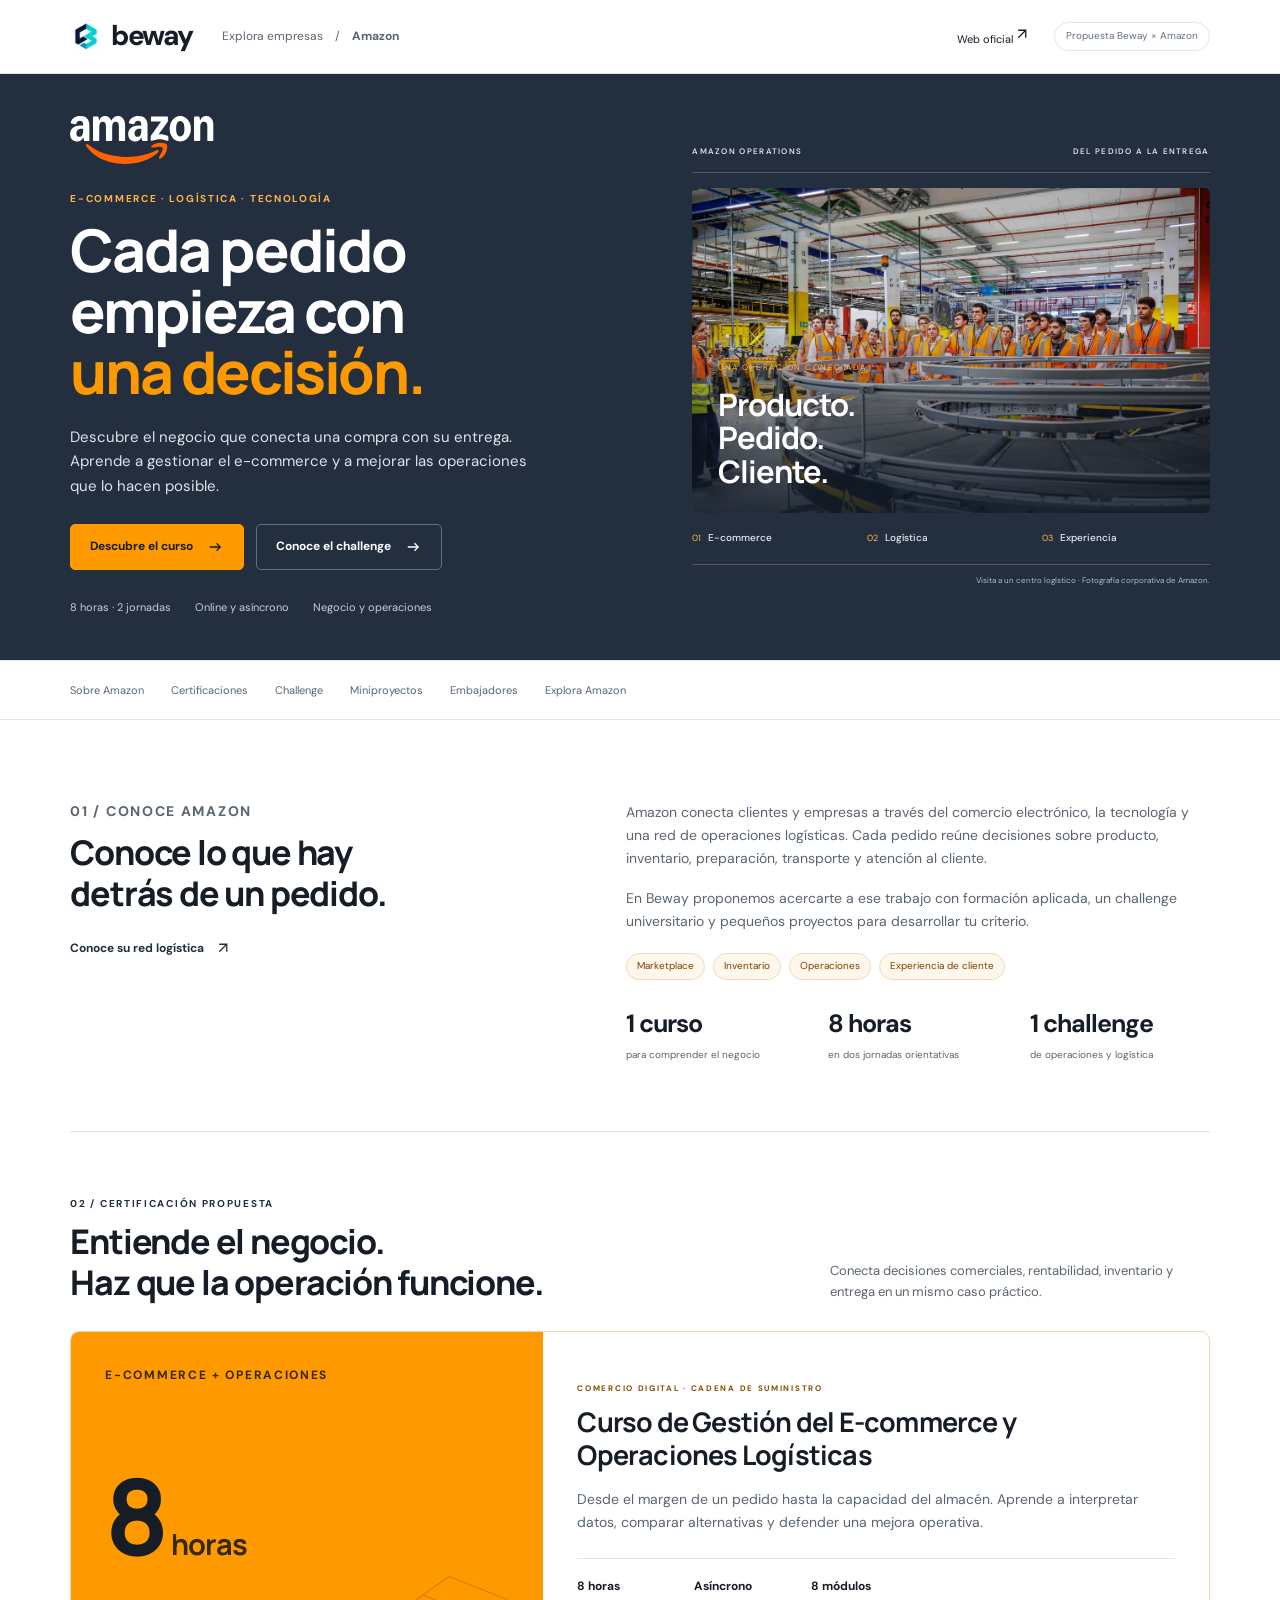
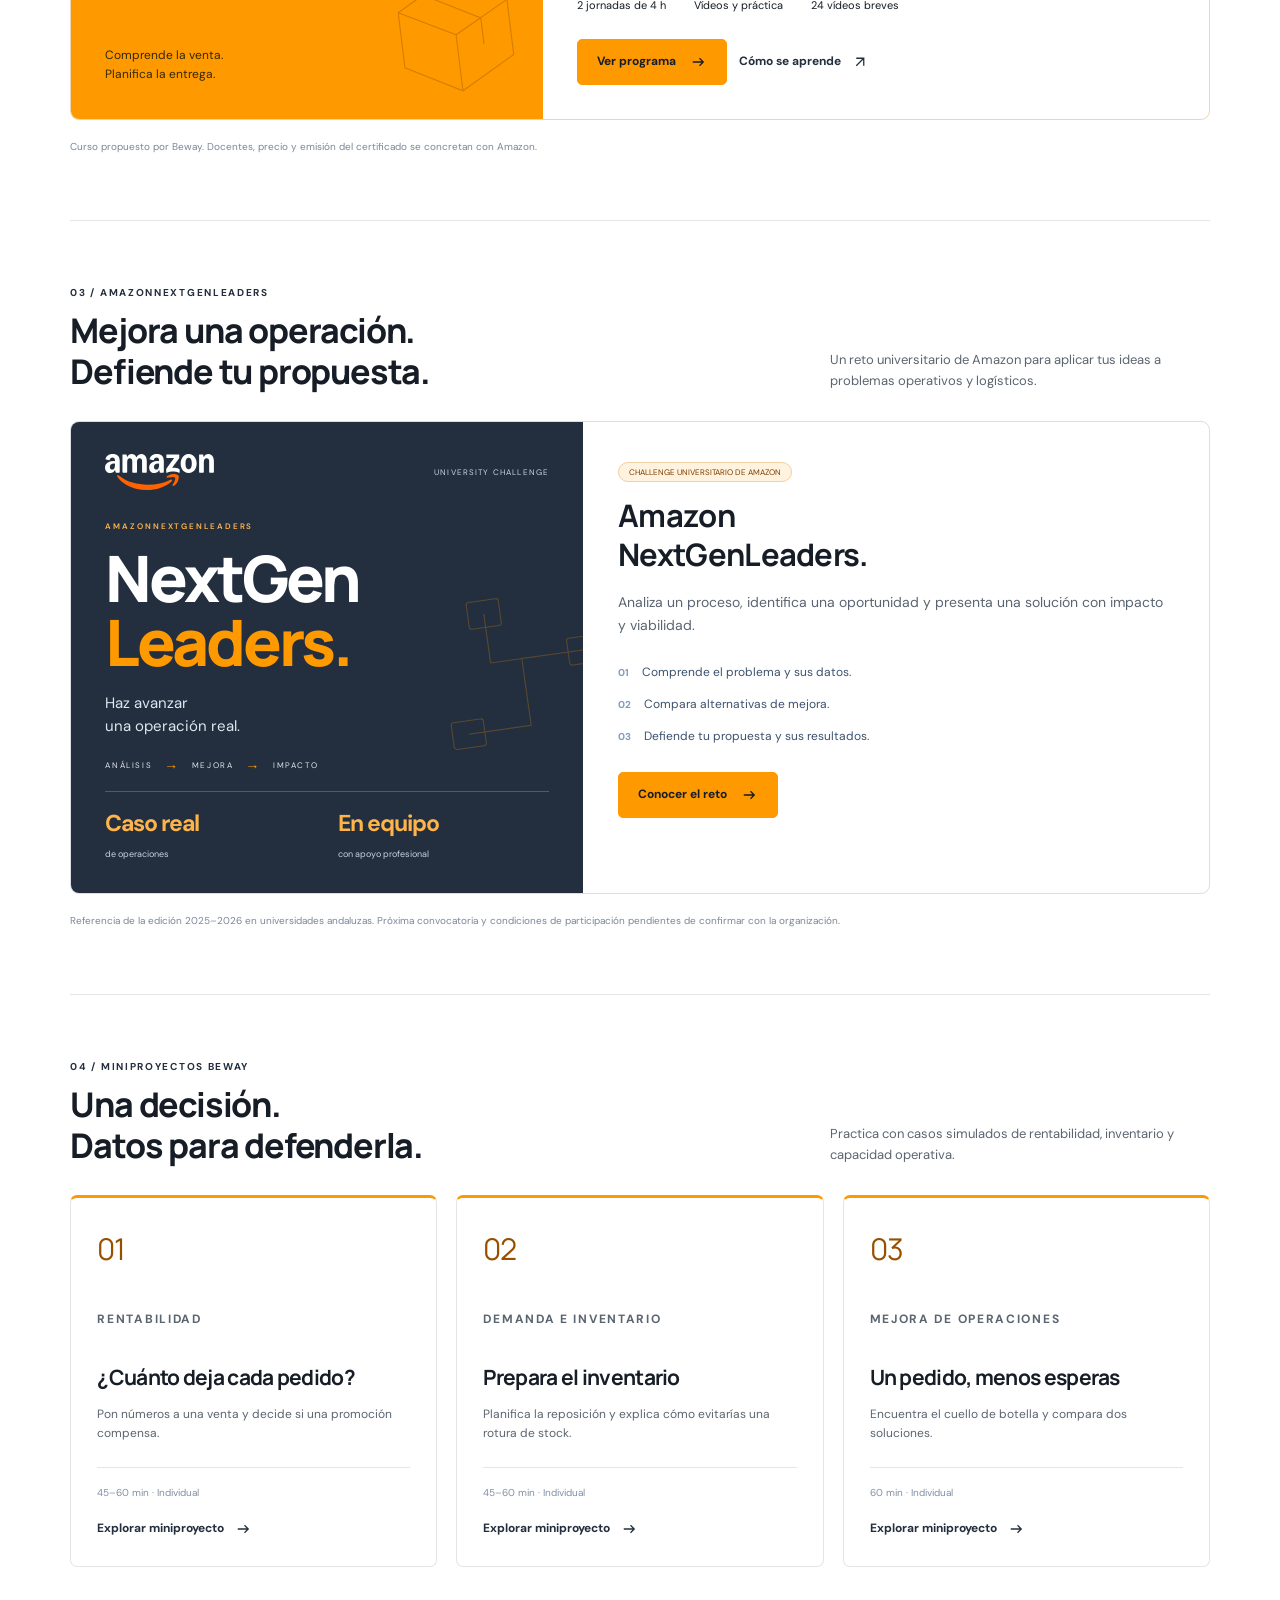
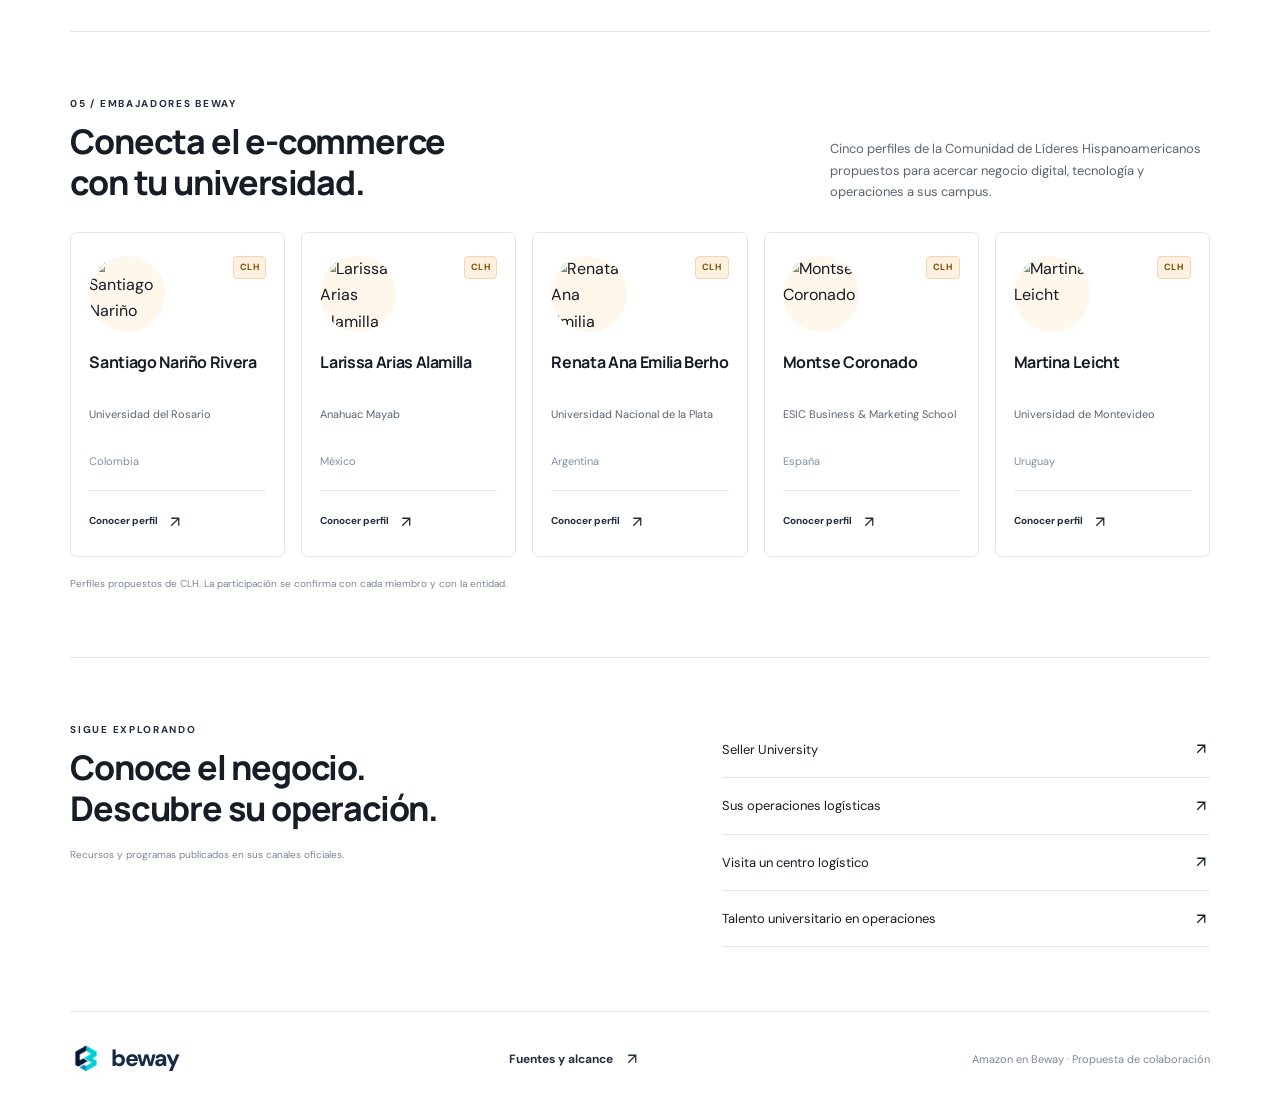
==== public/AmazonxBeway/index.html @ 9526f521 "Add Amazon profile, e-commerce course and AmazonNextGenLeaders challenge" ====
<!doctype html><html lang="es"><head><meta charset="utf-8"><meta name="viewport" content="width=device-width,initial-scale=1"><meta name="theme-color" content="#232f3e"><title>Amazon × Beway · E-commerce y operaciones logísticas</title><meta name="description" content="Conoce Amazon en Beway. Curso de Gestión del E-commerce y Operaciones Logísticas de 8 horas, AmazonNextGenLeaders, miniproyectos y comunidad CLH."><link rel="canonical" href="https://jorgegrego19-collab.github.io/beway-fichas/AmazonxBeway/"><link rel="icon" href="assets/amazon-logo.svg" type="image/svg+xml"><link rel="stylesheet" href="assets/style.css"><script src="assets/app.js" defer></script></head><body><div id="beway-amazon" data-mode="reduced">
<a class="skip-link" href="#contenido">Saltar al contenido</a>
<header class="topbar"><a class="beway" href="../"><img src="assets/beway.webp" alt="" width="32" height="32">beway</a><div class="breadcrumb"><a href="../">Explora empresas</a><span>/</span><strong>Amazon</strong></div><div class="top-right"><a href="https://www.aboutamazon.es/" target="_blank" rel="noopener">Web oficial<svg class="icon" viewBox="0 0 24 24" aria-hidden="true"><path d="M7 17 17 7M7 7h10v10"/></svg></a><span class="proposal">Propuesta Beway × Amazon</span></div></header>
<main id="contenido">
<section class="hero"><div class="wrap hero-grid"><div><img class="wordmark" src="assets/amazon-logo-white.svg" alt="Amazon" width="150" height="50"><p class="eyebrow">E-COMMERCE · LOGÍSTICA · TECNOLOGÍA</p><h1>Cada pedido<br>empieza con<br><em>una decisión.</em></h1><p class="hero-copy">Descubre el negocio que conecta una compra con su entrega. Aprende a gestionar el e-commerce y a mejorar las operaciones que lo hacen posible.</p><div class="actions"><a class="btn" href="#cursos">Descubre el curso<svg class="icon" viewBox="0 0 24 24" aria-hidden="true"><path d="M5 12h14m-5-5 5 5-5 5"/></svg></a><a class="btn secondary" href="#challenge">Conoce el challenge<svg class="icon" viewBox="0 0 24 24" aria-hidden="true"><path d="M5 12h14m-5-5 5 5-5 5"/></svg></a></div><div class="hero-meta"><span>8 horas · 2 jornadas</span><span>Online y asíncrono</span><span>Negocio y operaciones</span></div></div><div class="hero-art amazon-hero-art"><div class="art-line"><span>AMAZON OPERATIONS</span><span>DEL PEDIDO A LA ENTREGA</span></div><div class="operations-photo"><img src="assets/amazon-operations.jpg" alt="Visita a un centro logístico de Amazon" width="1440" height="773" fetchpriority="high"><div class="photo-caption"><span>UNA OPERACIÓN CONECTADA</span><strong>Producto.<br>Pedido.<br>Cliente.</strong></div></div><div class="hero-process"><span>01 <b>E-commerce</b></span><span>02 <b>Logística</b></span><span>03 <b>Experiencia</b></span></div><p class="image-credit">Visita a un centro logístico · Fotografía corporativa de Amazon.</p></div></div></section>
<nav class="section-nav" aria-label="Secciones de Amazon"><a href="#sobre">Sobre Amazon</a><a href="#cursos">Certificaciones</a><a href="#challenge">Challenge</a><a href="#miniproyectos">Miniproyectos</a><a href="#embajadores">Embajadores</a><a href="#explora">Explora Amazon</a></nav>
<div class="wrap">
<section class="section about" id="sobre"><div><p class="eyebrow">01 / CONOCE AMAZON</p><h2>Conoce lo que hay<br>detrás de un pedido.</h2><div class="actions"><a class="text-link" href="https://www.aboutamazon.es/que-hacemos/entregas-y-logistica" target="_blank" rel="noopener">Conoce su red logística<svg class="icon" viewBox="0 0 24 24" aria-hidden="true"><path d="M7 17 17 7M7 7h10v10"/></svg></a></div></div><div><p>Amazon conecta clientes y empresas a través del comercio electrónico, la tecnología y una red de operaciones logísticas. Cada pedido reúne decisiones sobre producto, inventario, preparación, transporte y atención al cliente.</p><p>En Beway proponemos acercarte a ese trabajo con formación aplicada, un challenge universitario y pequeños proyectos para desarrollar tu criterio.</p><div class="chips"><span>Marketplace</span><span>Inventario</span><span>Operaciones</span><span>Experiencia de cliente</span></div><div class="facts"><div><strong>1 curso</strong><small>para comprender el negocio</small></div><div><strong>8 horas</strong><small>en dos jornadas orientativas</small></div><div><strong>1 challenge</strong><small>de operaciones y logística</small></div></div></div></section>
<section class="section" id="cursos"><div class="section-heading"><div><p class="eyebrow">02 / CERTIFICACIÓN PROPUESTA</p><h2>Entiende el negocio.<br>Haz que la operación funcione.</h2></div><p>Conecta decisiones comerciales, rentabilidad, inventario y entrega en un mismo caso práctico.</p></div><article class="course-card"><div class="course-art amazon-course-art"><p class="eyebrow">E-COMMERCE + OPERACIONES</p><div class="big-eight">8<small>horas</small></div><p>Comprende la venta.<br>Planifica la entrega.</p><svg class="package-icon" viewBox="0 0 180 160" aria-hidden="true"><path d="m90 13 68 37v69l-68 37-68-37V50l68-37Zm0 73v70M22 50l68 36 68-36M55 32l68 37v33"/></svg></div><div class="course-body"><p class="eyebrow">COMERCIO DIGITAL · CADENA DE SUMINISTRO</p><h3>Curso de Gestión del E-commerce y Operaciones Logísticas</h3><p>Desde el margen de un pedido hasta la capacidad del almacén. Aprende a interpretar datos, comparar alternativas y defender una mejora operativa.</p><div class="course-facts"><div><strong>8 horas</strong>2 jornadas de 4 h</div><div><strong>Asíncrono</strong>Vídeos y práctica</div><div><strong>8 módulos</strong>24 vídeos breves</div></div><div class="actions"><button class="btn" data-course>Ver programa<svg class="icon" viewBox="0 0 24 24" aria-hidden="true"><path d="M5 12h14m-5-5 5 5-5 5"/></svg></button><button class="text-link" data-method>Cómo se aprende<svg class="icon" viewBox="0 0 24 24" aria-hidden="true"><path d="M7 17 17 7M7 7h10v10"/></svg></button></div></div></article><p class="section-note">Curso propuesto por Beway. Docentes, precio y emisión del certificado se concretan con Amazon.</p></section>
<section class="section" id="challenge"><div class="section-heading"><div><p class="eyebrow">03 / AMAZONNEXTGENLEADERS</p><h2>Mejora una operación.<br>Defiende tu propuesta.</h2></div><p>Un reto universitario de Amazon para aplicar tus ideas a problemas operativos y logísticos.</p></div><article class="challenge"><div class="challenge-art amazon-challenge-art"><div class="challenge-brandline"><img src="assets/amazon-logo-white.svg" alt="Amazon" width="110" height="37"><span>UNIVERSITY CHALLENGE</span></div><div class="challenge-poster-copy"><p class="challenge-kicker">AMAZONNEXTGENLEADERS</p><h3 class="challenge-poster-title">NextGen<br><em>Leaders.</em></h3><p class="challenge-poster-subtitle">Haz avanzar<br>una operación real.</p></div><svg class="logistics-network" viewBox="0 0 260 200" aria-hidden="true"><path d="M25 155h70V80h70v65h70M60 25v55h105M165 80h70V25"/><rect x="42" y="10" width="36" height="30" rx="3"/><rect x="7" y="140" width="36" height="30" rx="3"/><rect x="147" y="65" width="36" height="30" rx="3"/><rect x="217" y="130" width="36" height="30" rx="3"/></svg><div class="challenge-connection"><span>ANÁLISIS</span><b>→</b><span>MEJORA</span><b>→</b><span>IMPACTO</span></div><div class="challenge-numbers"><div><strong>Caso real</strong><small>de operaciones</small></div><div><strong>En equipo</strong><small>con apoyo profesional</small></div></div></div><div class="challenge-body"><span class="pill">CHALLENGE UNIVERSITARIO DE AMAZON</span><h3>Amazon<br>NextGenLeaders.</h3><p>Analiza un proceso, identifica una oportunidad y presenta una solución con impacto y viabilidad.</p><ol class="challenge-steps"><li><b>01</b>Comprende el problema y sus datos.</li><li><b>02</b>Compara alternativas de mejora.</li><li><b>03</b>Defiende tu propuesta y sus resultados.</li></ol><button class="btn" data-challenge>Conocer el reto<svg class="icon" viewBox="0 0 24 24" aria-hidden="true"><path d="M5 12h14m-5-5 5 5-5 5"/></svg></button></div></article><p class="section-note">Referencia de la edición 2025–2026 en universidades andaluzas. Próxima convocatoria y condiciones de participación pendientes de confirmar con la organización.</p></section>
<section class="section" id="miniproyectos"><div class="section-heading"><div><p class="eyebrow">04 / MINIPROYECTOS BEWAY</p><h2>Una decisión.<br>Datos para defenderla.</h2></div><p>Practica con casos simulados de rentabilidad, inventario y capacidad operativa.</p></div><div class="grid3"><article class="mini-card"><div class="number">01</div><p class="eyebrow">RENTABILIDAD</p><h3>¿Cuánto deja cada pedido?</h3><p>Pon números a una venta y decide si una promoción compensa.</p><div class="card-bottom"><small>45–60 min · Individual</small><button class="text-link" data-project="0">Explorar miniproyecto<svg class="icon" viewBox="0 0 24 24" aria-hidden="true"><path d="M5 12h14m-5-5 5 5-5 5"/></svg></button></div></article><article class="mini-card"><div class="number">02</div><p class="eyebrow">DEMANDA E INVENTARIO</p><h3>Prepara el inventario</h3><p>Planifica la reposición y explica cómo evitarías una rotura de stock.</p><div class="card-bottom"><small>45–60 min · Individual</small><button class="text-link" data-project="1">Explorar miniproyecto<svg class="icon" viewBox="0 0 24 24" aria-hidden="true"><path d="M5 12h14m-5-5 5 5-5 5"/></svg></button></div></article><article class="mini-card"><div class="number">03</div><p class="eyebrow">MEJORA DE OPERACIONES</p><h3>Un pedido, menos esperas</h3><p>Encuentra el cuello de botella y compara dos soluciones.</p><div class="card-bottom"><small>60 min · Individual</small><button class="text-link" data-project="2">Explorar miniproyecto<svg class="icon" viewBox="0 0 24 24" aria-hidden="true"><path d="M5 12h14m-5-5 5 5-5 5"/></svg></button></div></article></div></section>
<section class="section" id="embajadores"><div class="section-heading"><div><p class="eyebrow">05 / EMBAJADORES BEWAY</p><h2>Conecta el e-commerce<br>con tu universidad.</h2></div><p>Cinco perfiles de la Comunidad de Líderes Hispanoamericanos propuestos para acercar negocio digital, tecnología y operaciones a sus campus.</p></div><div class="ambassador-grid"><article class="ambassador-card"><div class="ambassador-top"><img class="ambassador-photo" src="https://clhglobal.org/images/members/santiago-narino-rivera.jpeg" alt="Santiago Nariño Rivera" width="76" height="76" loading="lazy"><span class="ambassador-badge">CLH</span></div><h3>Santiago Nariño Rivera</h3><p class="ambassador-university">Universidad del Rosario</p><p class="ambassador-country">Colombia</p><div class="ambassador-bottom"><button class="text-link" data-person="santiago-narino-rivera">Conocer perfil<svg class="icon" viewBox="0 0 24 24" aria-hidden="true"><path d="M7 17 17 7M7 7h10v10"/></svg></button></div></article><article class="ambassador-card"><div class="ambassador-top"><img class="ambassador-photo" src="https://clhglobal.org/images/members/larissa-arias-alamilla.webp" alt="Larissa Arias Alamilla" width="76" height="76" loading="lazy"><span class="ambassador-badge">CLH</span></div><h3>Larissa Arias Alamilla</h3><p class="ambassador-university">Anahuac Mayab</p><p class="ambassador-country">México</p><div class="ambassador-bottom"><button class="text-link" data-person="larissa-arias-alamilla">Conocer perfil<svg class="icon" viewBox="0 0 24 24" aria-hidden="true"><path d="M7 17 17 7M7 7h10v10"/></svg></button></div></article><article class="ambassador-card"><div class="ambassador-top"><img class="ambassador-photo" src="https://clhglobal.org/images/members/renata-berho.webp" alt="Renata Ana Emilia Berho" width="76" height="76" loading="lazy"><span class="ambassador-badge">CLH</span></div><h3>Renata Ana Emilia Berho</h3><p class="ambassador-university">Universidad Nacional de la Plata</p><p class="ambassador-country">Argentina</p><div class="ambassador-bottom"><button class="text-link" data-person="renata-berho">Conocer perfil<svg class="icon" viewBox="0 0 24 24" aria-hidden="true"><path d="M7 17 17 7M7 7h10v10"/></svg></button></div></article><article class="ambassador-card"><div class="ambassador-top"><img class="ambassador-photo" src="https://clhglobal.org/images/members/montse-coronado.jpg" alt="Montse Coronado" width="76" height="76" loading="lazy"><span class="ambassador-badge">CLH</span></div><h3>Montse Coronado</h3><p class="ambassador-university">ESIC Business & Marketing School</p><p class="ambassador-country">España</p><div class="ambassador-bottom"><button class="text-link" data-person="montse-coronado">Conocer perfil<svg class="icon" viewBox="0 0 24 24" aria-hidden="true"><path d="M7 17 17 7M7 7h10v10"/></svg></button></div></article><article class="ambassador-card"><div class="ambassador-top"><img class="ambassador-photo" src="https://clhglobal.org/images/members/martina-leich.webp" alt="Martina Leicht" width="76" height="76" loading="lazy"><span class="ambassador-badge">CLH</span></div><h3>Martina Leicht</h3><p class="ambassador-university">Universidad de Montevideo</p><p class="ambassador-country">Uruguay</p><div class="ambassador-bottom"><button class="text-link" data-person="martina-leich">Conocer perfil<svg class="icon" viewBox="0 0 24 24" aria-hidden="true"><path d="M7 17 17 7M7 7h10v10"/></svg></button></div></article></div><p class="section-note">Perfiles propuestos de CLH. La participación se confirma con cada miembro y con la entidad.</p></section>
<section class="section explore" id="explora"><div><p class="eyebrow">SIGUE EXPLORANDO</p><h2>Conoce el negocio.<br>Descubre su operación.</h2><p class="section-note">Recursos y programas publicados en sus canales oficiales.</p></div><div class="official-links"><a href="https://sell.amazon.es/vender-online/seller-university" target="_blank" rel="noopener"><span>Seller University</span><svg class="icon" viewBox="0 0 24 24" aria-hidden="true"><path d="M7 17 17 7M7 7h10v10"/></svg></a><a href="https://www.aboutamazon.es/que-hacemos/entregas-y-logistica" target="_blank" rel="noopener"><span>Sus operaciones logísticas</span><svg class="icon" viewBox="0 0 24 24" aria-hidden="true"><path d="M7 17 17 7M7 7h10v10"/></svg></a><a href="https://www.aboutamazon.es/trabajar-en-amazon/visita-nuestros-centros-logisticos" target="_blank" rel="noopener"><span>Visita un centro logístico</span><svg class="icon" viewBox="0 0 24 24" aria-hidden="true"><path d="M7 17 17 7M7 7h10v10"/></svg></a><a href="https://www.amazon.jobs/content/en/career-programs/university-ops" target="_blank" rel="noopener"><span>Talento universitario en operaciones</span><svg class="icon" viewBox="0 0 24 24" aria-hidden="true"><path d="M7 17 17 7M7 7h10v10"/></svg></a></div></section>
</div></main><footer class="footer"><a class="beway" href="../"><img src="assets/beway.webp" alt="" width="32" height="32">beway</a><button class="text-link" data-sources>Fuentes y alcance<svg class="icon" viewBox="0 0 24 24" aria-hidden="true"><path d="M7 17 17 7M7 7h10v10"/></svg></button><span>Amazon en Beway · Propuesta de colaboración</span></footer>
<dialog id="amazon-dialog" aria-labelledby="amazon-dialog-title"><div class="dialog-top"><span id="amazon-dialog-kicker"></span><button class="close" aria-label="Cerrar detalle" data-close>×</button></div><div class="dialog-body" id="amazon-dialog-body"></div></dialog><script type="application/json" id="amazon-content">{"id": "amazon", "name": "Amazon", "sector": "E-commerce y operaciones logísticas", "category": "Retail", "description": "Comprende el negocio del e-commerce y las operaciones que hacen posible cada entrega.", "color": "#FF6200", "cover_color": "#232F3E", "cover_style": "brand", "duration": "8 h", "course": "Curso de Gestión del E-commerce y Operaciones Logísticas", "topics": ["Modelo de negocio y ecosistema digital", "Catálogo y experiencia de compra", "Costes y rentabilidad del pedido", "Demanda e inventario", "Cumplimiento de pedidos y almacén", "Distribución y logística inversa", "Indicadores y mejora de procesos", "Análisis y presentación de propuestas operativas"], "curriculum": [{"title": "Modelo de negocio y ecosistema digital", "videos": ["Cómo se organiza un e-commerce.", "Actores y flujos de un marketplace.", "Del pedido a la entrega."], "exercise": "Representa el flujo de una venta e identifica quién es responsable de cada paso."}, {"title": "Catálogo y experiencia de compra", "videos": ["Producto y categoría.", "Ficha de producto y recorrido de compra.", "Conversión y promesa de servicio."], "exercise": "Prioriza tres mejoras de una ficha y explica cómo comprobarías su efecto."}, {"title": "Costes y rentabilidad del pedido", "videos": ["Ingresos y costes variables.", "Margen de contribución por pedido.", "Decisiones de precio y captación."], "exercise": "Calcula el margen de un pedido simulado y compara una promoción con el escenario inicial."}, {"title": "Demanda e inventario", "videos": ["Previsión sencilla de demanda.", "Inventario y riesgo de falta de producto.", "Reposición y campaña comercial."], "exercise": "Estima la reposición y justifica el inventario necesario para una campaña."}, {"title": "Cumplimiento de pedidos y almacén", "videos": ["Modelos de cumplimiento de pedidos.", "Recorrido de un pedido en el almacén.", "Capacidad y cuellos de botella."], "exercise": "Identifica la etapa que limita el proceso y compara dos mejoras con los recursos disponibles."}, {"title": "Distribución y logística inversa", "videos": ["Alternativas de última milla.", "Promesa y seguimiento de entrega.", "Devoluciones y recuperación de valor."], "exercise": "Elige una combinación de entrega y diseña un flujo sencillo de devolución."}, {"title": "Indicadores y mejora de procesos", "videos": ["Cuadro de indicadores operativos.", "Datos y sistemas de gestión.", "Mejora continua y tecnología."], "exercise": "Interpreta los indicadores del caso y prioriza un problema con una hipótesis comprobable."}, {"title": "Análisis y presentación de propuestas operativas", "videos": ["Del diagnóstico a las alternativas.", "Impacto y viabilidad de la propuesta.", "Presentación y plan de implantación."], "exercise": "Redacta una recomendación ejecutiva apoyada en los cálculos realizados."}], "learningDescription": "Aprende a conectar decisiones comerciales, rentabilidad, inventario y entrega. Sigue un caso práctico desde la venta hasta una propuesta de mejora operativa.", "learningOutcomes": ["Entender un negocio de e-commerce y calcular el margen de un pedido.", "Planificar inventario y comparar alternativas de cumplimiento y distribución.", "Interpretar indicadores y defender una propuesta de mejora con datos."], "challenge": "AmazonNextGenLeaders", "challengeDetails": {"description": "Reto universitario de Amazon para resolver problemas operativos y logísticos con apoyo de profesionales.", "steps": ["Presentación del caso en la universidad y organización de equipos.", "Visita al centro logístico de Sevilla para conocer la operación.", "Apoyo y resolución de dudas con profesionales de Amazon.", "Presentación final de las soluciones ante un panel de evaluación."], "rubric": ["Innovación y creatividad · 30 %", "Viabilidad técnica · 25 %", "Impacto operacional · 25 %", "Calidad de presentación · 20 %"], "officialUrl": "https://www.upo.es/facultad-ciencias-empresariales/es/de-interes/noticias-de-la-facultad/AmazonNextGenLeaders/", "finalUrl": "https://www.upo.es/facultad-ciencias-empresariales/es/de-interes/noticias-de-la-facultad/Fase-final-AmazonNextGenLeaders/", "status": "La edición documentada se desarrolló entre noviembre de 2025 y marzo de 2026. Próxima convocatoria, universidades y países elegibles, plazas y condiciones de acceso por confirmar con la organización. El curso no garantiza una plaza en el concurso."}, "projects": ["¿Cuánto deja cada pedido?", "Prepara el inventario", "Un pedido, menos esperas"], "projectDetails": [{"title": "¿Cuánto deja cada pedido?", "duration": "45–60 min", "tag": "RENTABILIDAD", "description": "Pon números a una venta y decide si una promoción compensa.", "brief": "Una tienda ficticia ingresa 35 € netos por pedido. Sus costes variables son: producto 15 €, canal 5 €, preparación y envío 4 €, devoluciones esperadas 1 € y captación 6 €. Compara la situación inicial con un descuento del 10 %, manteniendo esos costes para simplificar el ejercicio.", "steps": ["Calcula el margen de contribución inicial y el margen con descuento.", "Explica qué coste o supuesto revisarías antes de lanzar la promoción.", "Recomienda una decisión y justifica qué indicador seguirías."], "deliverable": "Una tabla comparativa y una recomendación de una página."}, {"title": "Prepara el inventario", "duration": "45–60 min", "tag": "DEMANDA E INVENTARIO", "description": "Planifica la reposición y explica cómo evitarías una rotura de stock.", "brief": "La demanda diaria de un producto ficticio ha sido de 10, 12, 11, 13, 14, 15 y 16 unidades. El proveedor tarda cuatro días en reponer y proponemos una reserva de 12 unidades. Utiliza la media de esos siete días como previsión inicial y señala los límites de esa elección.", "steps": ["Calcula la demanda media y el consumo esperado durante el plazo de reposición.", "Calcula un punto de reposición sencillo incorporando la reserva propuesta.", "Explica cómo cambiarías el plan ante una campaña o un retraso del proveedor."], "deliverable": "Un cálculo de reposición con sus supuestos y un plan breve de seguimiento."}, {"title": "Un pedido, menos esperas", "duration": "60 min", "tag": "MEJORA DE OPERACIONES", "description": "Encuentra el cuello de botella y compara dos soluciones.", "brief": "En un mismo turno, una operación ficticia puede recibir 1.200 pedidos, preparar 800, embalar 1.000 y expedir 1.100. Representa las etapas como un proceso consecutivo. Propón dos mejoras para aumentar el flujo, respetando la calidad y la seguridad.", "steps": ["Identifica la capacidad total y la etapa que limita el proceso.", "Compara dos alternativas con recursos e hipótesis explícitos.", "Recomienda una opción y explica qué ocurriría con las demás etapas."], "deliverable": "Un mapa de proceso y una propuesta de mejora en dos diapositivas."}], "people": [{"id": "CLH-034", "name": "Santiago Nariño Rivera", "country": "Colombia", "university": "Universidad del Rosario", "area": "Negocios Internacionales y Finanzas", "role": "Líder Operaciones y Eficiencia", "slug": "santiago-narino-rivera", "linkedIn": "https://www.linkedin.com/in/santiago-nari%C3%B1o-rivera-10351429b/", "photo": "https://clhglobal.org/images/members/santiago-narino-rivera.jpeg"}, {"id": "CLH-007", "name": "Larissa Arias Alamilla", "country": "México", "university": "Anahuac Mayab", "area": "Operaciones y eficiencia / Eventos y experiencias", "role": "Operaciones y Eficiencia | Eventos y Experiencias", "slug": "larissa-arias-alamilla", "linkedIn": "https://www.linkedin.com/in/larissa-arias-alamilla-7a3931374/", "photo": "https://clhglobal.org/images/members/larissa-arias-alamilla.webp"}, {"id": "CLH-011", "name": "Renata Ana Emilia Berho", "country": "Argentina", "university": "Universidad Nacional de la Plata", "area": "Ingeniería Aeroespacial", "role": "Líder Tecnología", "slug": "renata-berho", "linkedIn": "https://www.linkedin.com/in/renata-berho-02264230a/", "photo": "https://clhglobal.org/images/members/renata-berho.webp"}, {"id": "CLH-092", "name": "Montse Coronado", "country": "España", "university": "ESIC Business & Marketing School", "area": "Marketing digital", "role": "Líder de Marketing", "slug": "montse-coronado", "linkedIn": "https://www.linkedin.com/in/montse-coronado-0b9b56203", "photo": "https://clhglobal.org/images/members/montse-coronado.jpg"}, {"id": "CLH-066", "name": "Martina Leicht", "country": "Uruguay", "university": "Universidad de Montevideo", "area": "Comunicación estratégica/Marketing", "role": "Líder de Comunidad y Talento", "slug": "martina-leich", "linkedIn": "https://www.linkedin.com/in/martina-leicht-05b44b340/", "photo": "https://clhglobal.org/images/members/martina-leich.webp"}], "sources": [["Amazon · Entregas y logística", "https://www.aboutamazon.es/que-hacemos/entregas-y-logistica"], ["Amazon · Visita nuestros centros logísticos", "https://www.aboutamazon.es/trabajar-en-amazon/visita-nuestros-centros-logisticos"], ["AmazonNextGenLeaders · Presentación y estructura", "https://www.upo.es/facultad-ciencias-empresariales/es/de-interes/noticias-de-la-facultad/AmazonNextGenLeaders/"], ["AmazonNextGenLeaders · Final de marzo de 2026", "https://www.upo.es/facultad-ciencias-empresariales/es/de-interes/noticias-de-la-facultad/Fase-final-AmazonNextGenLeaders/"], ["Amazon · University Operations", "https://www.amazon.jobs/content/en/career-programs/university-ops"], ["CLH · Comunidad de Líderes Hispanoamericanos", "https://clhglobal.org/"]]}</script></div></body></html>
---- public/AmazonxBeway/assets/style.css ----
@font-face{font-family:AmazonSans;src:url('dm-sans.woff2') format('woff2');font-display:swap;font-weight:100 1000}@font-face{font-family:AmazonHeading;src:url('manrope.woff2') format('woff2');font-display:swap;font-weight:200 800}
#beway-amazon{--blue:#232f3e;--ink:#161d26;--muted:#5b6571;--line:#e4e5e7;--pale:#fff6ec;color:var(--ink);background:#fff;font:16px/1.65 AmazonSans,Arial,sans-serif}#beway-amazon,#beway-amazon *{box-sizing:border-box}#beway-amazon h1,#beway-amazon h2,#beway-amazon h3,#beway-amazon h4,#beway-amazon p{margin:0}#beway-amazon h1,#beway-amazon h2,#beway-amazon h3{font-family:AmazonHeading,AmazonSans,sans-serif}#beway-amazon a{color:inherit;text-decoration:none}#beway-amazon button,#beway-amazon input,#beway-amazon textarea{font:inherit}#beway-amazon button{cursor:pointer}#beway-amazon img{display:block;max-width:100%}#beway-amazon svg.icon{width:18px;height:18px;fill:none;stroke:currentColor;stroke-width:1.7;flex-shrink:0}#beway-amazon :focus-visible{outline:3px solid #ff9900;outline-offset:5px}#beway-amazon .wrap{max-width:1280px;margin:auto;padding:0 5.5%}#beway-amazon .topbar{height:74px;padding:0 5.5%;border-bottom:1px solid var(--line);display:flex;align-items:center;gap:30px}#beway-amazon .beway{font-size:28px;letter-spacing:-1.6px;font-weight:800;display:flex;align-items:center;gap:9px}#beway-amazon .beway img{width:32px;height:32px;object-fit:contain}#beway-amazon .breadcrumb{font-size:12px;color:var(--muted);display:flex;gap:12px;align-items:center}#beway-amazon .top-right{margin-left:auto;display:flex;align-items:center;gap:23px;font-size:11px}#beway-amazon .proposal{border:1px solid var(--line);border-radius:20px;padding:5px 11px;color:#657287;font-size:10px}#beway-amazon .hero{padding-top:45px}#beway-amazon .hero-grid{display:grid;grid-template-columns:1.1fr .9fr;gap:64px;align-items:center;padding-bottom:45px}#beway-amazon .wordmark{width:136px;height:41px;object-fit:contain;object-position:left;margin-bottom:29px}#beway-amazon .eyebrow{font-size:10px;line-height:1.5;letter-spacing:1.7px;font-weight:700;color:var(--blue);text-transform:uppercase}#beway-amazon h1{font-size:clamp(39px,4.3vw,60px);letter-spacing:-2.6px;line-height:1.1;margin-top:13px;max-width:650px;font-weight:750}#beway-amazon .hero h1 em{font-style:normal;color:var(--blue)}#beway-amazon .hero-copy{max-width:535px;color:var(--muted);font-size:16px;margin-top:22px}#beway-amazon .actions{display:flex;gap:12px;align-items:center;flex-wrap:wrap;margin-top:25px}#beway-amazon .btn{border:1px solid var(--blue);border-radius:5px;padding:12px 19px;background:var(--blue);color:#fff;display:inline-flex;align-items:center;justify-content:center;gap:13px;font-size:12px;font-weight:650;min-height:45px}#beway-amazon .btn:hover{background:#002e68}#beway-amazon .btn.secondary{background:transparent;color:var(--blue)}#beway-amazon .btn.secondary:hover{background:#eef4fc}#beway-amazon .text-link{display:inline-flex;align-items:center;gap:10px;font-size:12px;font-weight:700;color:var(--blue);border:0;background:transparent;padding:0}#beway-amazon .hero-meta{display:flex;gap:24px;flex-wrap:wrap;margin-top:28px;font-size:11px;color:#566575}#beway-amazon .hero-meta span{display:flex;align-items:center;gap:7px}#beway-amazon .hero-art{background:#eaf1fa;padding:22px 22px 17px;border-radius:10px;position:relative}#beway-amazon .portrait-grid{display:grid;grid-template-columns:1fr 1fr;gap:12px}#beway-amazon .portrait{position:relative;border-radius:6px;overflow:hidden;background:#c6d8ed}#beway-amazon .portrait:nth-child(2){margin-top:35px}#beway-amazon .portrait img{width:100%;height:auto;aspect-ratio:4/5;object-fit:cover}#beway-amazon .portrait span{position:absolute;bottom:0;left:0;right:0;padding:18px 12px 12px;background:linear-gradient(transparent,#081e3fd9);color:white;font-size:10px;font-weight:600}#beway-amazon .image-credit{font-size:9px;color:#516785;margin-top:12px;text-align:right}#beway-amazon .art-line{display:flex;align-items:center;justify-content:space-between;padding-bottom:17px;font-size:9px;letter-spacing:1.1px;color:#3d608c;font-weight:600}#beway-amazon .section-nav{display:flex;gap:27px;align-items:center;min-height:60px;border-top:1px solid var(--line);border-bottom:1px solid var(--line);overflow-x:auto;white-space:nowrap;background:#fff;position:sticky;top:0;z-index:5;padding:0 5.5%}#beway-amazon .section-nav a{font-size:11px;color:#586679;padding:20px 0;flex-shrink:0}#beway-amazon .section-nav a:hover{color:var(--blue)}#beway-amazon .section{padding:64px 0;border-bottom:1px solid var(--line);scroll-margin-top:65px}#beway-amazon .section-heading{display:flex;align-items:end;justify-content:space-between;gap:45px;margin-bottom:29px}#beway-amazon h2{font-size:34px;line-height:1.2;letter-spacing:-1.2px;font-weight:750;margin-top:10px}#beway-amazon .section-heading>p{font-size:13px;color:var(--muted);max-width:380px}#beway-amazon .about{display:grid;grid-template-columns:1fr 1.2fr;gap:70px}#beway-amazon .about>div>p{margin-top:17px;color:var(--muted);font-size:14px}#beway-amazon .chips{display:flex;gap:8px;flex-wrap:wrap;margin-top:20px}#beway-amazon .chips span{border:1px solid var(--line);padding:4px 10px;border-radius:20px;font-size:10px;color:#536780}#beway-amazon .facts{display:grid;grid-template-columns:repeat(3,1fr);gap:22px;margin-top:28px}#beway-amazon .facts strong{display:block;font-size:25px;line-height:1.3;letter-spacing:-1px;color:var(--blue)}#beway-amazon .facts small{font-size:10px;color:var(--muted)}#beway-amazon .course-card{display:grid;grid-template-columns:.83fr 1.17fr;border:1px solid var(--line);border-radius:9px;overflow:hidden}#beway-amazon .course-art{background:#232f3e;color:#fff;padding:34px;display:flex;flex-direction:column;justify-content:space-between;position:relative;min-height:320px}#beway-amazon .course-art .eyebrow{color:#c4daf7}#beway-amazon .course-art .big-eight{font-family:AmazonHeading,sans-serif;font-size:105px;line-height:1;font-weight:700;letter-spacing:-6px;margin:22px 0}#beway-amazon .course-art .big-eight small{font-size:29px;letter-spacing:-1px;margin-left:8px}#beway-amazon .course-art .pitch{position:absolute;right:-30px;bottom:-20px;width:200px;height:220px;border:1px solid #ffffff40;border-radius:50%;pointer-events:none}#beway-amazon .course-art p{font-size:12px;color:#d0e2f9;max-width:230px}#beway-amazon .course-body{padding:34px}#beway-amazon h3{font-size:25px;line-height:1.25;letter-spacing:-.7px}#beway-amazon .course-body>p{font-size:14px;color:var(--muted);margin-top:16px}#beway-amazon .course-facts{display:flex;gap:28px;border-top:1px solid var(--line);padding-top:18px;margin-top:23px;font-size:11px}#beway-amazon .course-facts strong{display:block;color:#233d5d;font-size:12px}#beway-amazon .section-note{font-size:10px;color:#7b8798;margin-top:18px;line-height:1.8}#beway-amazon .challenge{display:grid;grid-template-columns:.9fr 1.1fr;border:1px solid var(--line);border-radius:9px;overflow:hidden}#beway-amazon .challenge-art{background:#e9f0f9;padding:35px;display:flex;flex-direction:column;justify-content:space-between;min-height:360px}#beway-amazon .deal{display:flex;align-items:center;gap:13px;margin:30px 0}#beway-amazon .deal-box{flex:1;border:1px solid #aec7e6;border-radius:6px;padding:26px 10px;background:#ffffff70;text-align:center;color:var(--blue);font-size:12px;font-weight:700}#beway-amazon .deal-plus{font-size:23px;color:#6a8bb6}#beway-amazon .challenge-numbers{display:grid;grid-template-columns:1fr 1fr;gap:20px}#beway-amazon .challenge-numbers strong{display:block;color:#232f3e;font-size:25px;letter-spacing:-1px}#beway-amazon .challenge-numbers small{font-size:10px;color:#6c7d93}#beway-amazon .challenge-body{padding:35px}#beway-amazon .challenge-body h3{font-size:31px;margin-top:13px}#beway-amazon .challenge-body>p{font-size:14px;color:var(--muted);margin-top:17px}#beway-amazon .challenge-steps{padding:0;list-style:none;margin:20px 0;font-size:12px;color:#3d526d}#beway-amazon .challenge-steps li{display:flex;gap:13px;padding:6px 0}#beway-amazon .challenge-steps b{color:#829ab9;font-size:10px;padding-top:2px}#beway-amazon .grid3{display:grid;grid-template-columns:repeat(3,1fr);gap:19px}#beway-amazon .mini-card{border:1px solid var(--line);border-radius:7px;padding:26px;display:flex;flex-direction:column;align-items:flex-start}#beway-amazon .mini-card .number{font-family:AmazonHeading;font-size:30px;color:#b5c7df;letter-spacing:-1px;margin-bottom:23px}#beway-amazon .mini-card h3{font-size:21px;margin-top:13px}#beway-amazon .mini-card>p{font-size:12px;color:var(--muted);margin-top:14px;margin-bottom:23px}#beway-amazon .mini-card .card-bottom{margin-top:auto;width:100%;border-top:1px solid var(--line);padding-top:17px}#beway-amazon .mini-card small{display:block;font-size:10px;color:#8090a5;margin-bottom:12px}#beway-amazon .ambassadors{display:grid;grid-template-columns:1fr 1fr;background:#f1f5fa;border-radius:8px;padding:35px;gap:55px;align-items:center}#beway-amazon .ambassadors p{font-size:14px;color:var(--muted);margin-top:16px}#beway-amazon .role-list{padding:0;list-style:none;font-size:13px;color:#4d647f}#beway-amazon .role-list li{padding:12px 0;border-bottom:1px solid #d8e2ef;display:flex;justify-content:space-between}#beway-amazon .role-list span{font-size:10px;color:#8195ad}#beway-amazon .explore{display:grid;grid-template-columns:1.1fr .9fr;gap:55px}#beway-amazon .official-links a{display:flex;align-items:center;justify-content:space-between;border-bottom:1px solid var(--line);padding:17px 0;font-size:13px}#beway-amazon .footer{display:flex;align-items:center;justify-content:space-between;gap:20px;padding:28px 5.5%;color:#7b8798;font-size:11px}#beway-amazon .footer .beway{color:#162c46;font-size:23px}#beway-amazon dialog{border:0;border-radius:13px;width:min(840px,calc(100% - 28px));max-height:90dvh;padding:0;color:var(--ink);box-shadow:0 25px 100px #0004}#beway-amazon dialog::backdrop{background:#07182baf;backdrop-filter:blur(5px)}#beway-amazon .dialog-top{display:flex;justify-content:space-between;align-items:center;position:sticky;top:0;background:#fff;border-bottom:1px solid var(--line);padding:15px 27px;z-index:1}#beway-amazon .dialog-top span{font-size:9px;letter-spacing:1.2px;color:#75859a}#beway-amazon .close{border:1px solid var(--line);background:white;border-radius:50%;width:32px;height:32px;display:grid;place-items:center;color:#546983}#beway-amazon .dialog-body{padding:30px}#beway-amazon .dialog-body h2{font-size:31px;margin-top:8px}#beway-amazon .dialog-body p{color:var(--muted);font-size:14px;margin-top:16px}#beway-amazon .dialog-body h3{font-size:19px;margin-top:25px;margin-bottom:12px}#beway-amazon .dialog-body ul,#beway-amazon .dialog-body ol{font-size:13px;line-height:1.8;color:#5d6d82;padding-left:21px}#beway-amazon .module{border:1px solid var(--line);border-radius:5px;margin:9px 0;overflow:hidden}#beway-amazon .module summary{cursor:pointer;padding:14px 17px;font-size:13px;font-weight:650;color:#26476d;background:#f4f7fc;list-style:none;display:flex;gap:14px;align-items:center}#beway-amazon .module summary:after{content:'+';margin-left:auto;color:#6484ac;font-size:18px}#beway-amazon .module[open] summary:after{content:'−'}#beway-amazon .module-content{padding:3px 18px 17px}#beway-amazon .module-content p{font-size:12px}#beway-amazon .table-wrap{overflow-x:auto}#beway-amazon table{border-collapse:collapse;width:100%;font-size:12px;margin-top:20px}#beway-amazon th,#beway-amazon td{padding:12px;border:1px solid var(--line);text-align:left;vertical-align:top}#beway-amazon th{background:#eff4fb;color:#34567e}#beway-amazon .field{display:block;margin-top:19px}#beway-amazon .field span{display:block;font-size:12px;font-weight:600;margin-bottom:8px}#beway-amazon input,#beway-amazon textarea{width:100%;border:1px solid #cdd8e6;border-radius:5px;padding:12px;color:#243d5b;background:white;font-size:13px}#beway-amazon textarea{min-height:105px;resize:vertical}#beway-amazon .save-status{min-height:20px;color:var(--blue);font-size:12px;margin-top:16px}#beway-amazon .pill{font-size:10px;border:1px solid #c6d6eb;padding:4px 10px;color:#41628a;border-radius:20px}#beway-amazon .full-only[hidden]{display:none!important}#beway-amazon .demo-label{font-size:9px;color:#8997a9;margin-bottom:11px}#beway-amazon .platform-note{font-size:10px;color:#8190a2;margin-top:12px}
html{scroll-behavior:smooth;scroll-padding-top:65px}body{margin:0}body.amazon-modal-open{overflow:hidden}
@media(min-width:1500px){#beway-amazon .wrap{padding-left:40px;padding-right:40px}}
@media(max-width:1000px){#beway-amazon .hero-grid{gap:30px}#beway-amazon h1{font-size:45px}#beway-amazon .hero-art{padding:16px}#beway-amazon .portrait:nth-child(2){margin-top:20px}#beway-amazon .section-nav{gap:22px}#beway-amazon .about{gap:35px}#beway-amazon .course-body,#beway-amazon .challenge-body{padding:27px}#beway-amazon .mini-card{padding:21px}#beway-amazon .grid3{gap:13px}#beway-amazon .ambassadors{gap:25px}}
@media(max-width:700px){#beway-amazon .wrap{padding-left:22px;padding-right:22px}#beway-amazon .topbar{height:63px;padding:0 22px;gap:15px}#beway-amazon .beway{font-size:24px}#beway-amazon .breadcrumb{display:none}#beway-amazon .top-right{gap:10px}#beway-amazon .proposal{font-size:8px;padding:4px 8px}#beway-amazon .top-right>a{display:none}#beway-amazon .hero{padding-top:29px}#beway-amazon .hero-grid{grid-template-columns:1fr;gap:29px;padding-bottom:30px}#beway-amazon .wordmark{width:115px;height:33px;margin-bottom:23px}#beway-amazon h1{font-size:43px;letter-spacing:-1.9px}#beway-amazon .hero-copy{font-size:15px}#beway-amazon .hero-art{padding:16px;max-width:450px;width:100%}#beway-amazon .portrait img{aspect-ratio:1/1.07;object-position:50% 20%}#beway-amazon .portrait:nth-child(2){margin-top:0}#beway-amazon .hero-meta{gap:17px;margin-top:22px;font-size:10px}#beway-amazon .section-nav{min-height:55px;padding:0 22px;gap:23px}#beway-amazon .section-nav a{font-size:11px;padding:17px 0}#beway-amazon .section{padding:42px 0}#beway-amazon h2{font-size:29px}#beway-amazon .section-heading{display:block;margin-bottom:23px}#beway-amazon .section-heading>p{margin-top:16px;font-size:13px}#beway-amazon .about{grid-template-columns:1fr;gap:23px}#beway-amazon .facts{gap:14px;margin-top:23px}#beway-amazon .facts strong{font-size:22px}#beway-amazon .course-card,#beway-amazon .challenge{grid-template-columns:1fr}#beway-amazon .course-art{padding:26px;min-height:215px}#beway-amazon .course-art .big-eight{font-size:75px;margin:15px 0}#beway-amazon .course-art p{font-size:11px}#beway-amazon .course-body,#beway-amazon .challenge-body{padding:25px}#beway-amazon .course-body h3{font-size:25px}#beway-amazon .course-facts{gap:20px;flex-wrap:wrap}#beway-amazon .challenge-art{padding:25px;min-height:280px}#beway-amazon .challenge-body h3{font-size:28px}#beway-amazon .grid3{grid-template-columns:1fr;gap:15px}#beway-amazon .mini-card{padding:25px}#beway-amazon .mini-card .number{margin-bottom:16px}#beway-amazon .ambassadors{grid-template-columns:1fr;padding:25px;gap:20px}#beway-amazon .explore{grid-template-columns:1fr;gap:23px}#beway-amazon .footer{padding:25px 22px;align-items:flex-start;flex-wrap:wrap}#beway-amazon .footer>span{width:100%}#beway-amazon .dialog-body{padding:23px}#beway-amazon .dialog-body h2{font-size:26px}#beway-amazon .dialog-top{padding:13px 20px}#beway-amazon .actions{gap:10px}#beway-amazon .btn{padding:11px 14px;font-size:11px}}
@media(prefers-reduced-motion:reduce){html{scroll-behavior:auto}}


#beway-amazon .ambassador-grid{display:grid;grid-template-columns:repeat(5,minmax(0,1fr));gap:16px}
#beway-amazon .ambassador-card{min-width:0;border:1px solid var(--line);border-radius:7px;padding:23px 18px;background:#fff;display:flex;flex-direction:column;align-items:flex-start}
#beway-amazon .ambassador-top{display:flex;align-items:flex-start;justify-content:space-between;width:100%;gap:10px;margin-bottom:20px}
#beway-amazon .ambassador-photo{width:76px;height:76px;object-fit:cover;border-radius:50%;background:var(--pale)}
#beway-amazon .ambassador-badge{font-size:9px;font-weight:700;letter-spacing:.6px;color:var(--blue);background:#fff0df;border:1px solid #f2d5b1;border-radius:4px;padding:3px 6px}
#beway-amazon .ambassador-card h3{font-size:16px;line-height:1.35;letter-spacing:-.35px;min-height:44px;margin:0 0 10px}
#beway-amazon .ambassador-card .ambassador-university{font-size:11px;line-height:1.6;color:var(--muted);min-height:38px;margin:0}
#beway-amazon .ambassador-card .ambassador-country{font-size:11px;line-height:1.6;color:#8190a4;margin:7px 0 20px}
#beway-amazon .ambassador-bottom{width:100%;margin-top:auto;border-top:1px solid var(--line);padding-top:15px}
#beway-amazon .ambassador-bottom .text-link{font-size:10px;gap:8px}
#beway-amazon .ambassador-profile-photo{width:100px;height:100px;object-fit:cover;border-radius:50%;margin-bottom:24px}
@media(max-width:1050px){#beway-amazon .ambassador-grid{grid-template-columns:repeat(3,minmax(0,1fr))}}
@media(max-width:700px){#beway-amazon .ambassador-grid{grid-template-columns:repeat(2,minmax(0,1fr));gap:13px}#beway-amazon .ambassador-card{padding:21px 16px}#beway-amazon .ambassador-photo{width:66px;height:66px}#beway-amazon .ambassador-card h3{font-size:15px}#beway-amazon .ambassador-badge{font-size:8px;padding:3px 5px}}
@media(max-width:350px){#beway-amazon .ambassador-grid{grid-template-columns:1fr}}


#beway-amazon .challenge-art.amazon-challenge-art{background:linear-gradient(145deg,#232f3e 0%,#07366d 53%,#041b3b 100%);color:#fff;min-height:440px;padding:32px 34px 28px;position:relative;isolation:isolate;overflow:hidden;gap:0}
#beway-amazon .amazon-challenge-art:before{content:"";position:absolute;width:260px;height:390px;right:-83px;top:43px;border:1px solid #8bb7ee2b;border-radius:8px;transform:rotate(-23deg);z-index:-1}
#beway-amazon .amazon-challenge-art:after{content:"";position:absolute;width:180px;height:180px;right:-38px;top:140px;border:1px solid #8bb7ee22;border-radius:50%;z-index:-1}
#beway-amazon .challenge-brandline{display:flex;align-items:center;justify-content:space-between;gap:20px;width:100%;position:relative;z-index:1}
#beway-amazon .challenge-brandline img{width:106px;height:30px;object-fit:contain;object-position:left;filter:brightness(0) invert(1)}
#beway-amazon .challenge-brandline span{font-size:8px;letter-spacing:1.15px;color:#bad7fa;text-align:right}
#beway-amazon .challenge-poster-copy{position:relative;z-index:1;margin:29px 0 20px}
#beway-amazon .challenge-kicker{font-size:8px;letter-spacing:1.7px;color:#b6d4fa;font-weight:600;margin-bottom:13px}
#beway-amazon h3.challenge-poster-title{font-size:clamp(39px,4.25vw,58px);line-height:1.02;letter-spacing:-2.5px;font-weight:800;color:#fff;margin:0;position:relative;z-index:1}
#beway-amazon .challenge-poster-title em{font-style:normal;color:#b8dcff}
#beway-amazon .challenge-poster-subtitle{font-size:13px;line-height:1.55;color:#d1e2fa;max-width:220px;margin-top:18px}
#beway-amazon .challenge-ball{position:absolute;width:214px;height:214px;right:-50px;top:125px;fill:none;stroke:#81b6f8;stroke-width:1.25;opacity:.36;transform:rotate(-18deg);z-index:0}
#beway-amazon .challenge-connection{display:flex;align-items:center;gap:15px;width:100%;font-size:8px;letter-spacing:1.6px;color:#c0d9fb;position:relative;z-index:1;padding:2px 0 18px}
#beway-amazon .challenge-connection b{font-weight:400;font-size:18px;line-height:1;color:#7da9de}
#beway-amazon .challenge-connection svg{margin-left:auto;width:23px;height:23px;fill:none;stroke:#a5cdff;stroke-width:1.4}
#beway-amazon .amazon-challenge-art .challenge-numbers{position:relative;z-index:1;border-top:1px solid #bad6fa3b;padding-top:17px;width:100%;gap:22px}
#beway-amazon .amazon-challenge-art .challenge-numbers strong{color:#fff;font-size:25px;line-height:1.3}
#beway-amazon .amazon-challenge-art .challenge-numbers small{color:#a8c3e6;font-size:9px}
@media(max-width:1000px){#beway-amazon .challenge-art.amazon-challenge-art{padding:28px;min-height:440px}#beway-amazon .challenge-brandline img{width:93px}#beway-amazon .challenge-brandline span{font-size:7px;letter-spacing:.7px}#beway-amazon h3.challenge-poster-title{font-size:43px;letter-spacing:-2px}#beway-amazon .challenge-ball{width:185px;right:-67px;top:145px}}
@media(max-width:700px){#beway-amazon .challenge-art.amazon-challenge-art{padding:26px;min-height:410px}#beway-amazon .challenge-brandline img{width:102px}#beway-amazon .challenge-brandline span{font-size:7px;letter-spacing:1px}#beway-amazon h3.challenge-poster-title{font-size:49px;letter-spacing:-2px}#beway-amazon .challenge-poster-copy{margin:25px 0 20px}#beway-amazon .challenge-poster-subtitle{font-size:12px}#beway-amazon .challenge-ball{width:192px;right:-46px;top:116px}#beway-amazon .amazon-challenge-art .challenge-numbers strong{font-size:24px}}


html{scroll-behavior:smooth}body{margin:0}body.amazon-modal-open{overflow:hidden}
#beway-amazon{--orange:#ff9900;--amazon-orange:#ff6200;--navy:#232f3e;--blue:#232f3e;--ink:#161d26;--pale:#fff6ec}
#beway-amazon .skip-link{position:absolute;left:-10000px;top:8px;z-index:99;background:white;padding:10px}
#beway-amazon .skip-link:focus{left:12px}
#beway-amazon .hero{background:#232f3e;color:#fff;padding-top:42px}
#beway-amazon .hero-grid{grid-template-columns:1.05fr .95fr;gap:50px;padding-bottom:44px}
#beway-amazon .wordmark{width:145px;height:48px;margin-bottom:27px}
#beway-amazon .hero h1{color:#fff;font-size:clamp(39px,4.6vw,65px);line-height:1.04;letter-spacing:-2.4px}
#beway-amazon .hero h1 em{color:#ff9900;font-style:normal}
#beway-amazon .hero .eyebrow{color:#ffb44a}
#beway-amazon .hero-copy{color:#dce3eb;max-width:480px;font-size:15px}
#beway-amazon .btn{background:#ff9900;color:#161d26;border-color:#ff9900;font-weight:700}
#beway-amazon .btn:hover{background:#ed8500;border-color:#ed8500}
#beway-amazon .btn.secondary{background:transparent;border-color:#bbc2cb;color:#232f3e}
#beway-amazon .hero .btn.secondary{border-color:#647082;color:#fff}
#beway-amazon .hero .btn.secondary:hover{background:#334358}
#beway-amazon .hero-meta{color:#c6cfda;border-color:#ffffff28}
#beway-amazon .hero-art{background:transparent;padding:0;border:0}
#beway-amazon .art-line{color:#d8e2ec;font-size:8px;letter-spacing:1.3px;padding-bottom:14px;border-bottom:1px solid #ffffff35;margin-bottom:15px}
#beway-amazon .operations-photo{position:relative;overflow:hidden;border-radius:6px;background:#161d26}
#beway-amazon .operations-photo>img{width:100%;height:325px;object-fit:cover;object-position:48% center}
#beway-amazon .operations-photo:after{content:'';position:absolute;inset:35% 0 0;background:linear-gradient(transparent,#111b29d9);pointer-events:none}
#beway-amazon .photo-caption{position:absolute;bottom:25px;left:26px;z-index:1}
#beway-amazon .photo-caption>span{font-size:8px;letter-spacing:1.5px;color:#ffb44a}
#beway-amazon .photo-caption strong{display:block;font-family:AmazonHeading,Arial,sans-serif;font-size:31px;line-height:1.08;margin-top:9px;color:#fff;letter-spacing:-1px}
#beway-amazon .hero-process{display:grid;grid-template-columns:repeat(3,1fr);gap:8px;padding:17px 0;border-bottom:1px solid #ffffff35;font-size:9px;color:#ffb44a}
#beway-amazon .hero-process b{color:#e7edf4;font-size:10px;font-weight:500;margin-left:5px}
#beway-amazon .image-credit{color:#adbacb;font-size:8px;margin-top:9px}
#beway-amazon .section-nav{background:#fff}
#beway-amazon .section-nav a:hover{color:#9b4b00}
#beway-amazon .about h2,#beway-amazon .section-heading h2{color:#161d26}
#beway-amazon .chips span{background:#fff6ec;border-color:#f0d9bb;color:#804100}
#beway-amazon .facts strong{color:#161d26}
#beway-amazon .course-card{border-color:#f0d4b2}
#beway-amazon .course-art.amazon-course-art{position:relative;overflow:hidden;background:#ff9900;color:#161d26;min-height:365px}
#beway-amazon .amazon-course-art .eyebrow,#beway-amazon .amazon-course-art p{color:#352900}
#beway-amazon .amazon-course-art .big-eight{color:#161d26;position:relative;z-index:1}
#beway-amazon .amazon-course-art .big-eight small{color:#352900}
#beway-amazon .package-icon{position:absolute;bottom:24px;right:15px;width:145px;height:130px;fill:none;stroke:#6f3a00;stroke-width:1.4;opacity:.28;transform:rotate(-7deg)}
#beway-amazon .course-body h3{font-size:27px;line-height:1.22;letter-spacing:-.8px;margin-top:12px}
#beway-amazon .course-body .eyebrow{font-size:8px;color:#835000}
#beway-amazon .course-facts strong{color:#161d26}
#beway-amazon .challenge{border-color:#d9dee4}
#beway-amazon .challenge-art.amazon-challenge-art{background:#232f3e;color:#fff;min-height:460px;padding:32px 34px 28px;position:relative;isolation:isolate;overflow:hidden}
#beway-amazon .amazon-challenge-art:before,#beway-amazon .amazon-challenge-art:after{display:none}
#beway-amazon .challenge-brandline img{width:110px;height:37px;filter:none}
#beway-amazon .challenge-brandline span{color:#c8d4e2}
#beway-amazon .challenge-kicker{color:#ffb44a;letter-spacing:1.9px}
#beway-amazon h3.challenge-poster-title{font-size:clamp(44px,5vw,70px);line-height:1;letter-spacing:-3px;color:#fff}
#beway-amazon .challenge-poster-title em{color:#ff9900}
#beway-amazon .challenge-poster-subtitle{color:#dfe6ef;font-size:15px;line-height:1.5}
#beway-amazon .logistics-network{position:absolute;width:235px;height:180px;right:-90px;top:160px;fill:none;stroke:#ff9900;stroke-width:1.2;opacity:.24;z-index:-1;transform:rotate(-8deg)}
#beway-amazon .challenge-connection{color:#e1e7ed;gap:12px;font-size:8px}
#beway-amazon .challenge-connection b{color:#ff9900;font-size:14px}
#beway-amazon .amazon-challenge-art .challenge-numbers{border-color:#ffffff35}
#beway-amazon .amazon-challenge-art .challenge-numbers strong{color:#ffb44a;font-size:23px}
#beway-amazon .amazon-challenge-art .challenge-numbers small{color:#c5d0dc}
#beway-amazon .challenge-body .pill{color:#7d3f00;background:#fff2df;border-color:#f2d2a4;font-size:8px}
#beway-amazon .mini-card{border-top:3px solid #ff9900}
#beway-amazon .mini-card .number{color:#985000}
#beway-amazon .ambassador-badge{color:#835000;background:#fff0df;border-color:#f2d5b1}
#beway-amazon .ambassador-card{border-radius:7px}
#beway-amazon .ambassador-card h3{min-height:44px;overflow-wrap:anywhere}
#beway-amazon .ambassador-card .ambassador-university{min-height:40px}
#beway-amazon .module summary>span{color:#8d4900}
#beway-amazon .save-status{min-height:24px;color:#6d3c00}
#beway-amazon .text-link:hover{color:#8a4300}
#beway-amazon dialog{color:#161d26}
#beway-amazon .official-links a:hover{background:#fff6ec}
@media(max-width:1000px){#beway-amazon .hero-grid{gap:30px}#beway-amazon .hero h1{font-size:46px}#beway-amazon .operations-photo>img{height:310px}#beway-amazon .hero-process b{display:block;margin:3px 0 0}#beway-amazon .challenge-art.amazon-challenge-art{padding:28px}}
@media(max-width:700px){#beway-amazon .hero{padding-top:28px}#beway-amazon .hero-grid{grid-template-columns:1fr;gap:32px;padding-bottom:28px}#beway-amazon .hero h1{font-size:44px;letter-spacing:-1.8px}#beway-amazon .hero-copy{font-size:14px}#beway-amazon .wordmark{width:123px;height:41px;margin-bottom:24px}#beway-amazon .operations-photo>img{height:240px}#beway-amazon .photo-caption strong{font-size:27px}#beway-amazon .hero-process b{display:inline;margin-left:5px}#beway-amazon .art-line{font-size:7px}#beway-amazon .course-art.amazon-course-art{min-height:240px}#beway-amazon .course-body h3{font-size:24px}#beway-amazon .challenge-art.amazon-challenge-art{min-height:420px;padding:25px}#beway-amazon h3.challenge-poster-title{font-size:52px;letter-spacing:-2.3px}#beway-amazon .challenge-brandline img{width:97px;height:32px}#beway-amazon .challenge-connection{gap:10px}#beway-amazon .amazon-challenge-art .challenge-numbers strong{font-size:21px}#beway-amazon .ambassador-grid{gap:12px}#beway-amazon .ambassador-card{padding:18px 14px}#beway-amazon .ambassador-card h3{font-size:14px}#beway-amazon .dialog-body h2{font-size:25px;overflow-wrap:anywhere}}
@media(prefers-reduced-motion:reduce){html{scroll-behavior:auto}}
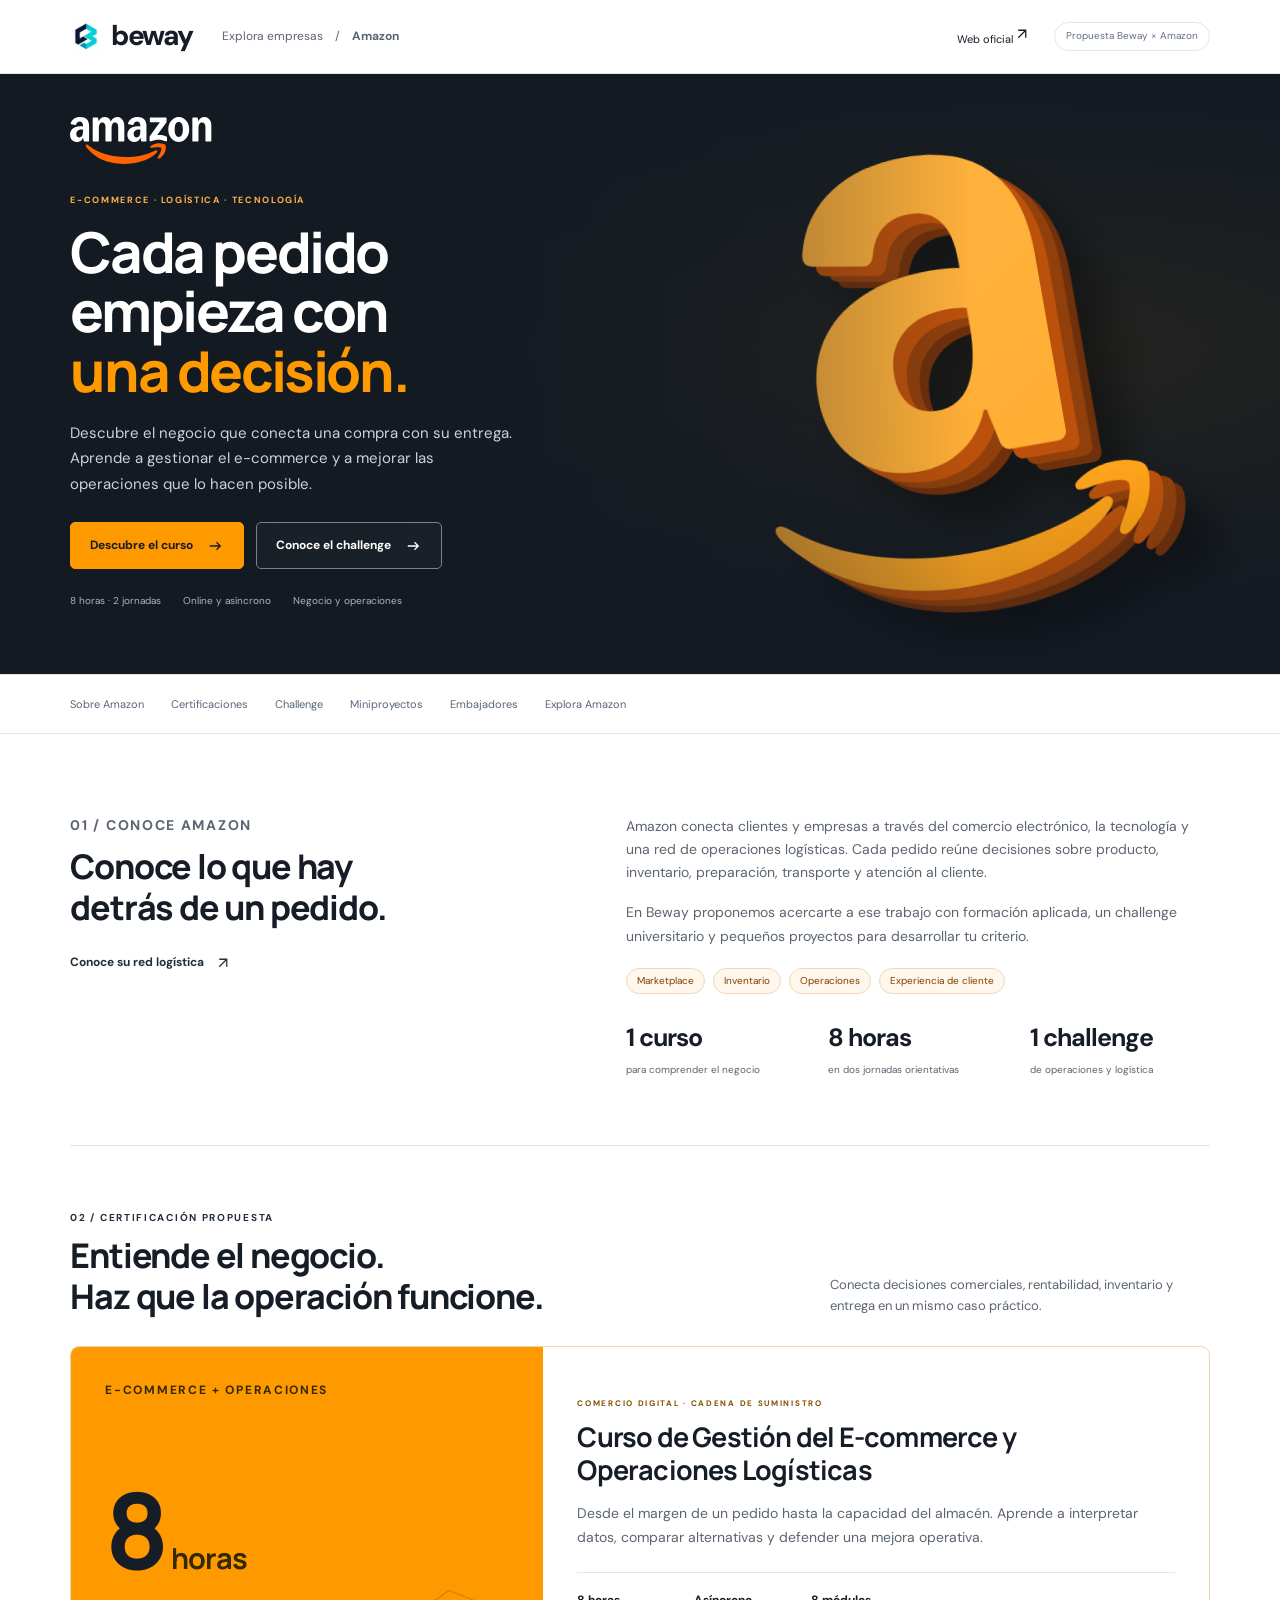
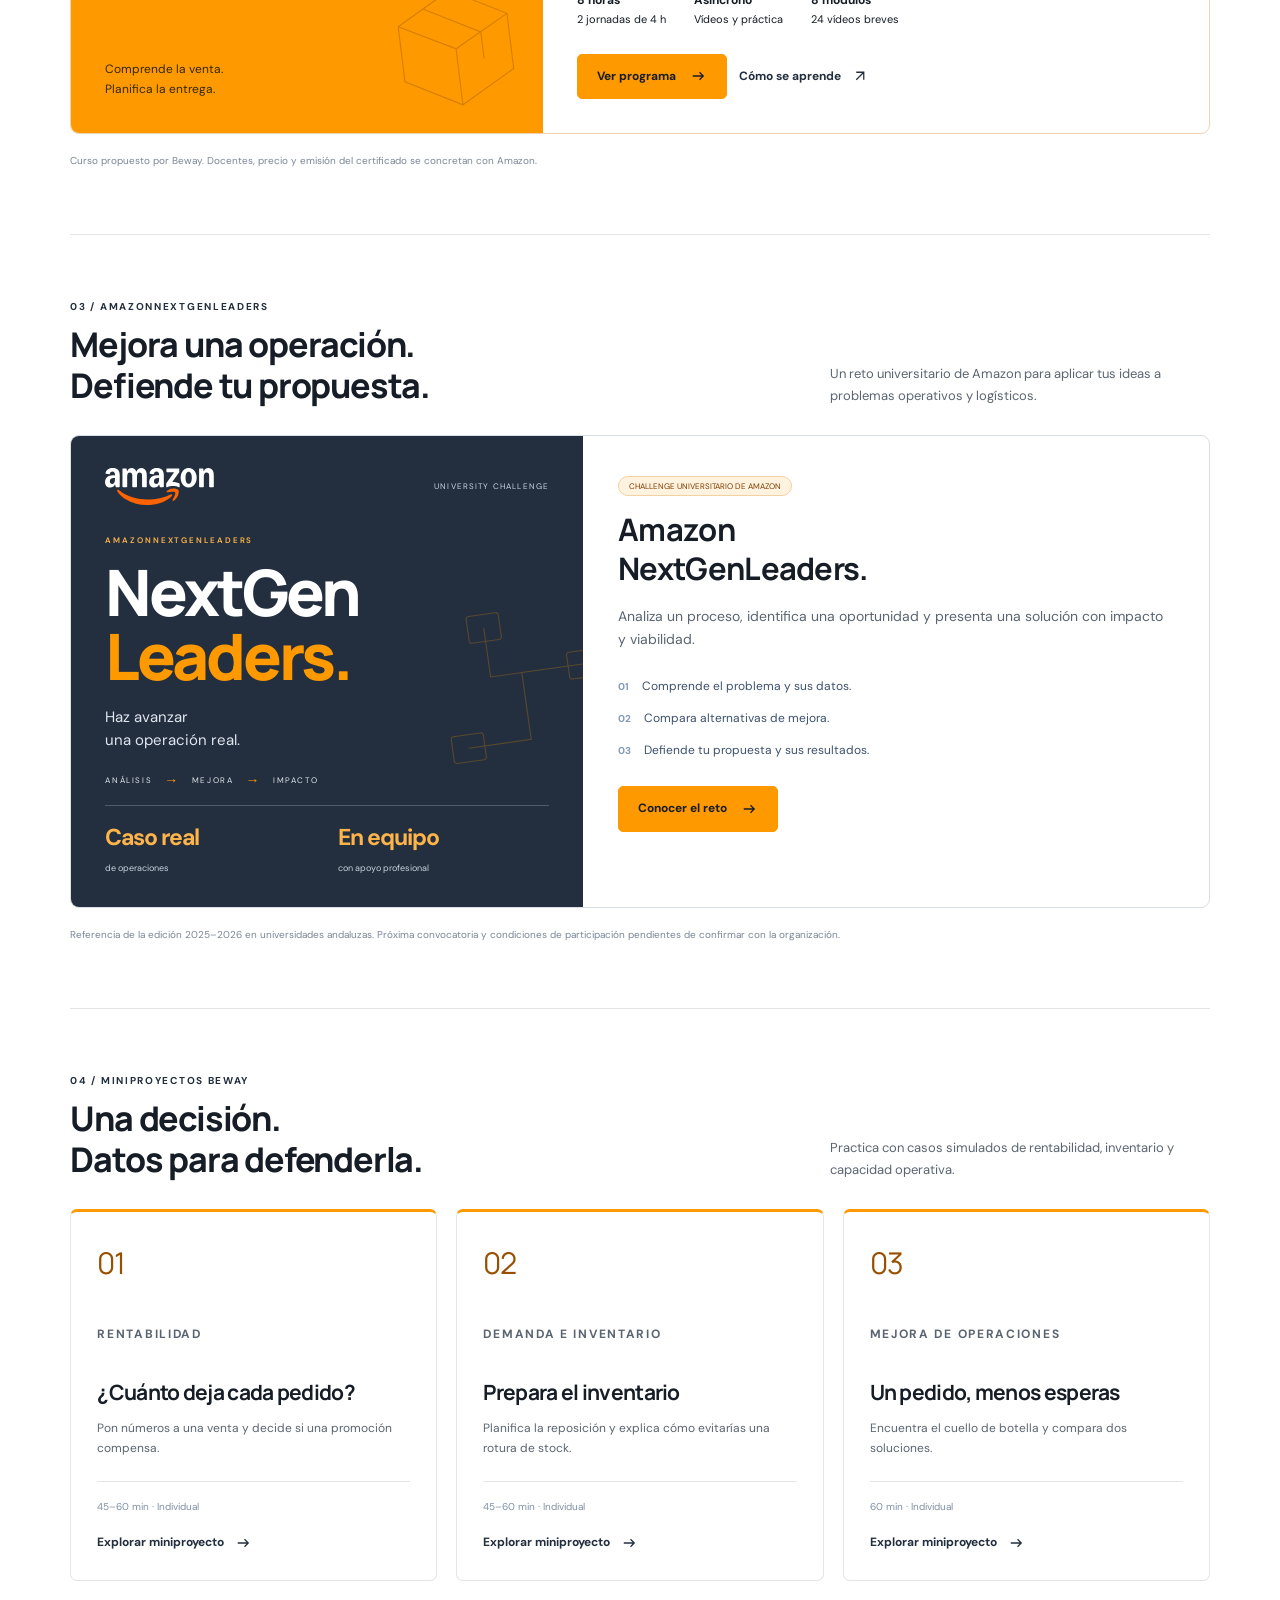
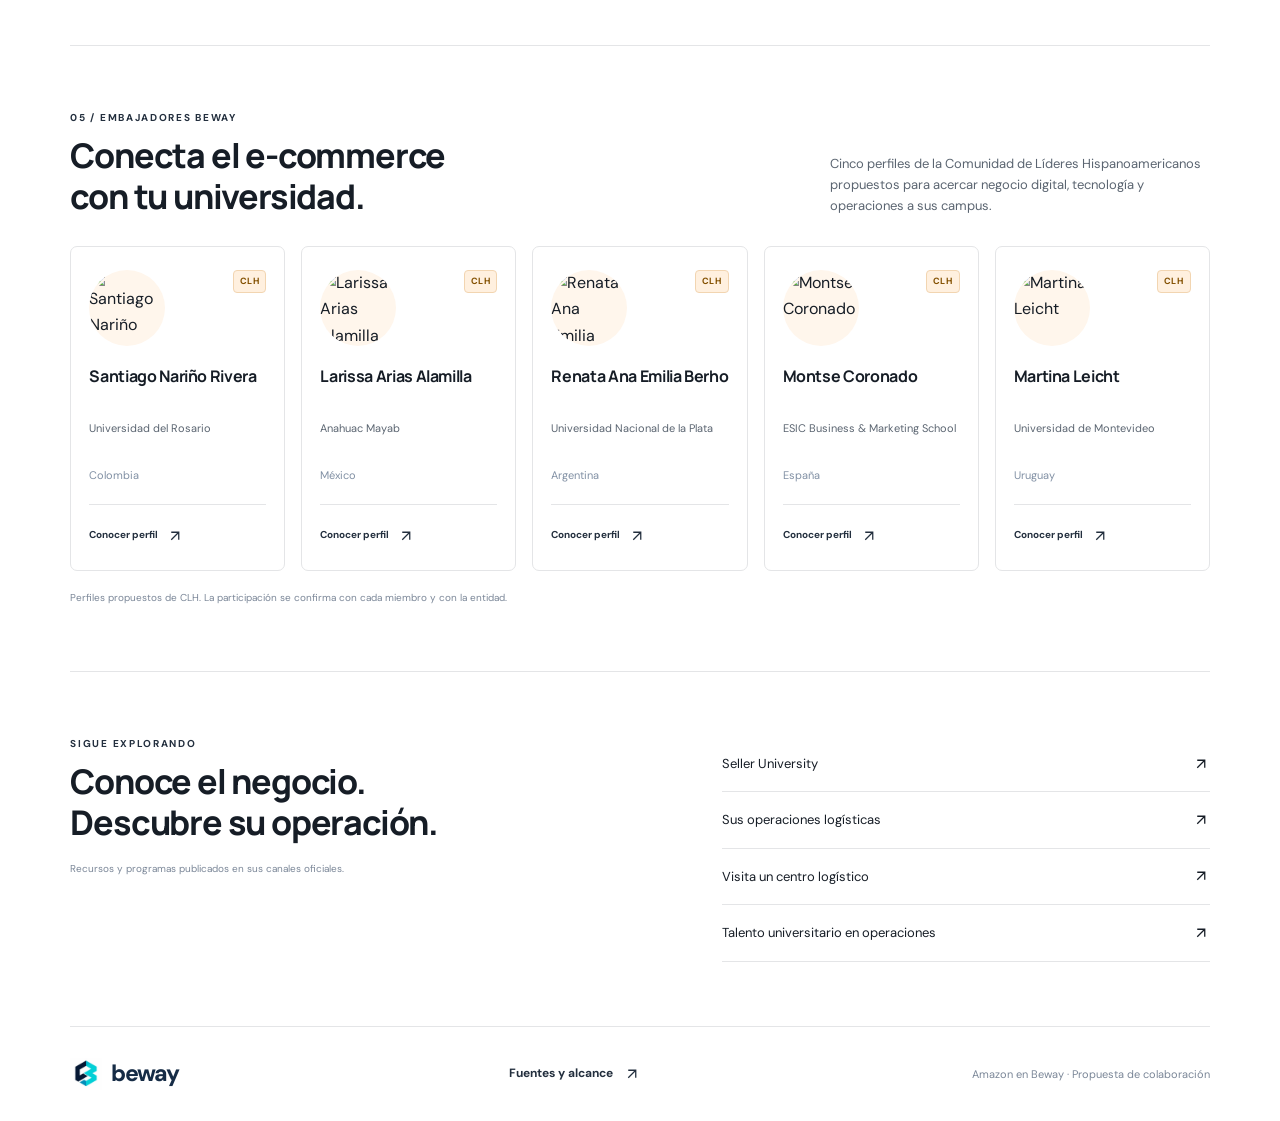
==== commit ac6a402b: "Redesign Amazon banner with large brand symbol and dark cinematic layout" ====
--- a/public/AmazonxBeway/index.html
+++ b/public/AmazonxBeway/index.html
@@ -2,7 +2,7 @@
 <a class="skip-link" href="#contenido">Saltar al contenido</a>
 <header class="topbar"><a class="beway" href="../"><img src="assets/beway.webp" alt="" width="32" height="32">beway</a><div class="breadcrumb"><a href="../">Explora empresas</a><span>/</span><strong>Amazon</strong></div><div class="top-right"><a href="https://www.aboutamazon.es/" target="_blank" rel="noopener">Web oficial<svg class="icon" viewBox="0 0 24 24" aria-hidden="true"><path d="M7 17 17 7M7 7h10v10"/></svg></a><span class="proposal">Propuesta Beway × Amazon</span></div></header>
 <main id="contenido">
-<section class="hero"><div class="wrap hero-grid"><div><img class="wordmark" src="assets/amazon-logo-white.svg" alt="Amazon" width="150" height="50"><p class="eyebrow">E-COMMERCE · LOGÍSTICA · TECNOLOGÍA</p><h1>Cada pedido<br>empieza con<br><em>una decisión.</em></h1><p class="hero-copy">Descubre el negocio que conecta una compra con su entrega. Aprende a gestionar el e-commerce y a mejorar las operaciones que lo hacen posible.</p><div class="actions"><a class="btn" href="#cursos">Descubre el curso<svg class="icon" viewBox="0 0 24 24" aria-hidden="true"><path d="M5 12h14m-5-5 5 5-5 5"/></svg></a><a class="btn secondary" href="#challenge">Conoce el challenge<svg class="icon" viewBox="0 0 24 24" aria-hidden="true"><path d="M5 12h14m-5-5 5 5-5 5"/></svg></a></div><div class="hero-meta"><span>8 horas · 2 jornadas</span><span>Online y asíncrono</span><span>Negocio y operaciones</span></div></div><div class="hero-art amazon-hero-art"><div class="art-line"><span>AMAZON OPERATIONS</span><span>DEL PEDIDO A LA ENTREGA</span></div><div class="operations-photo"><img src="assets/amazon-operations.jpg" alt="Visita a un centro logístico de Amazon" width="1440" height="773" fetchpriority="high"><div class="photo-caption"><span>UNA OPERACIÓN CONECTADA</span><strong>Producto.<br>Pedido.<br>Cliente.</strong></div></div><div class="hero-process"><span>01 <b>E-commerce</b></span><span>02 <b>Logística</b></span><span>03 <b>Experiencia</b></span></div><p class="image-credit">Visita a un centro logístico · Fotografía corporativa de Amazon.</p></div></div></section>
+<section class="hero amazon-brand-hero" aria-labelledby="amazon-hero-title"><div class="amazon-brand-scene" aria-hidden="true"><svg class="amazon-brand-monogram" viewBox="0 0 111 121" fill="none" xmlns="http://www.w3.org/2000/svg"><defs><linearGradient id="amazon-hero-orange" x1="20" y1="0" x2="94" y2="112" gradientUnits="userSpaceOnUse"><stop stop-color="#ffb13b"/><stop offset=".54" stop-color="#ff9900"/><stop offset="1" stop-color="#ff6200"/></linearGradient><g id="amazon-hero-monogram"><g transform="translate(19.3 0) scale(4.55)"><path d="M4.84063 17.4979C3.88196 17.4979 3.03805 17.2896 2.30892 16.8729C1.57979 16.4429 1.01268 15.8516 0.60761 15.099C0.202537 14.3329 0 13.4527 0 12.4582C0 11.2621 0.297054 10.2138 0.891162 9.31338C1.49877 8.41295 2.35618 7.72083 3.46338 7.23702C4.58408 6.75321 5.89382 6.5113 7.39259 6.5113C8.08122 6.5113 8.64157 6.55834 9.07365 6.65241V6.22908C9.07365 5.2077 8.88461 4.44838 8.50655 3.95113C8.12848 3.44044 7.55462 3.18509 6.78498 3.18509C5.54276 3.18509 4.74611 3.8369 4.39505 5.1405C4.28703 5.5168 4.06424 5.67807 3.72668 5.62431L0.972177 5.1405C0.76964 5.10018 0.627864 5.01283 0.546849 4.87844C0.479337 4.74404 0.472586 4.56261 0.526596 4.33415C0.87766 2.96335 1.62029 1.90165 2.7545 1.14905C3.90221 0.383018 5.34022 0 7.06853 0C9.12091 0 10.6804 0.551008 11.7471 1.65302C12.8273 2.75504 13.3674 4.36103 13.3674 6.47098V16.6109C13.3674 16.7587 13.3134 16.8864 13.2054 16.9939C13.1109 17.088 12.9894 17.135 12.8408 17.135H10.2079C9.8838 17.135 9.68126 16.9603 9.60025 16.6109L9.19517 14.7159H9.03314C8.66858 15.6029 8.12173 16.2883 7.39259 16.7721C6.67696 17.256 5.82631 17.4979 4.84063 17.4979ZM4.4153 11.9743C4.4153 12.6866 4.59759 13.2578 4.96215 13.6878C5.34022 14.1045 5.84656 14.3128 6.48118 14.3128C7.31833 14.3128 7.9597 13.9432 8.40528 13.204C8.85086 12.4514 9.07365 11.3763 9.07365 9.97862V8.9102C8.69558 8.84301 8.33777 8.80941 8.0002 8.80941C6.893 8.80941 6.01534 9.09835 5.36723 9.67624C4.73261 10.2407 4.4153 11.0067 4.4153 11.9743Z"/></g><g transform="translate(-16.25 54) scale(1.72)"><path d="M11.2613 19.4526C11.0048 19.6542 10.9507 19.9902 11.0993 20.4605C11.2343 20.8772 11.5516 21.3946 12.0512 22.0128C14.0631 24.4856 16.4597 26.5418 19.2412 28.1814C22.0228 29.821 25 31.0305 28.1731 31.81C31.3597 32.6029 34.6138 32.9993 37.9354 32.9993C42.1887 32.9993 46.2394 32.3811 50.0876 31.1447C53.9358 29.9218 57.1494 28.2015 59.7284 25.9841C60.633 25.1911 61.0854 24.5595 61.0854 24.0891C61.0854 23.9144 61.0111 23.7397 60.8626 23.565C60.66 23.3634 60.417 23.2962 60.1334 23.3634C59.8499 23.4306 59.4516 23.5986 58.9385 23.8674C56.4675 25.1575 53.4565 26.1856 49.9053 26.9517C46.3677 27.7312 42.6748 28.1209 38.8266 28.1209C34.0602 28.1209 29.4559 27.4758 25.0135 26.1856C20.5712 24.8955 16.6353 22.8796 13.2057 20.138C12.7061 19.7483 12.301 19.4996 11.9904 19.3921C11.6934 19.2846 11.4503 19.3048 11.2613 19.4526Z"/><path d="M56.2647 20.4611C55.9811 20.7299 55.9069 21.0121 56.0419 21.3078C56.1364 21.5228 56.3187 21.6438 56.5887 21.6707C56.8588 21.711 57.2436 21.6841 57.7432 21.59C58.5534 21.4153 59.3973 21.2944 60.2749 21.2272C61.1526 21.1734 61.9155 21.1868 62.5636 21.2675C63.2117 21.3616 63.6168 21.5228 63.7788 21.7513C64.0219 22.1141 63.9341 22.8802 63.5155 24.0494C63.1104 25.2186 62.5568 26.3542 61.8547 27.4562C61.5847 27.8997 61.4226 28.2492 61.3686 28.5045C61.3146 28.7598 61.3821 28.9749 61.5712 29.1496C61.6927 29.2705 61.8277 29.331 61.9762 29.331C62.3678 29.331 62.9349 28.9883 63.6775 28.3029C65.0143 27.1471 65.9527 25.7763 66.4928 24.1905C66.7899 23.3707 66.9721 22.5106 67.0396 21.6102C67.1072 20.7098 67.0059 20.0647 66.7358 19.6749C66.4793 19.2986 65.9122 18.9895 65.0345 18.7476C64.1704 18.5057 63.2995 18.3848 62.4218 18.3848C60.707 18.3848 59.0799 18.7879 57.5407 19.5943C56.9736 19.9034 56.5482 20.1923 56.2647 20.4611Z"/></g></g></defs><use href="#amazon-hero-monogram" transform="translate(8 7)" fill="#6f300b"/><use href="#amazon-hero-monogram" transform="translate(6 5)" fill="#91400c"/><use href="#amazon-hero-monogram" transform="translate(3 3)" fill="#bc510b"/><use href="#amazon-hero-monogram" fill="url(#amazon-hero-orange)"/></svg></div><div class="amazon-hero-shade" aria-hidden="true"></div><div class="wrap amazon-hero-content"><div class="amazon-hero-copy"><img class="wordmark" src="assets/amazon-logo-white.svg" alt="Amazon" width="150" height="50"><p class="eyebrow">E-COMMERCE · LOGÍSTICA · TECNOLOGÍA</p><h1 id="amazon-hero-title">Cada pedido<br>empieza con<br><em>una decisión.</em></h1><p class="hero-copy">Descubre el negocio que conecta una compra con su entrega. Aprende a gestionar el e-commerce y a mejorar las operaciones que lo hacen posible.</p><div class="actions"><a class="btn" href="#cursos">Descubre el curso<svg class="icon" viewBox="0 0 24 24" aria-hidden="true"><path d="M5 12h14m-5-5 5 5-5 5"/></svg></a><a class="btn secondary" href="#challenge">Conoce el challenge<svg class="icon" viewBox="0 0 24 24" aria-hidden="true"><path d="M5 12h14m-5-5 5 5-5 5"/></svg></a></div><div class="hero-meta"><span>8 horas · 2 jornadas</span><span>Online y asíncrono</span><span>Negocio y operaciones</span></div></div></div></section>
 <nav class="section-nav" aria-label="Secciones de Amazon"><a href="#sobre">Sobre Amazon</a><a href="#cursos">Certificaciones</a><a href="#challenge">Challenge</a><a href="#miniproyectos">Miniproyectos</a><a href="#embajadores">Embajadores</a><a href="#explora">Explora Amazon</a></nav>
 <div class="wrap">
 <section class="section about" id="sobre"><div><p class="eyebrow">01 / CONOCE AMAZON</p><h2>Conoce lo que hay<br>detrás de un pedido.</h2><div class="actions"><a class="text-link" href="https://www.aboutamazon.es/que-hacemos/entregas-y-logistica" target="_blank" rel="noopener">Conoce su red logística<svg class="icon" viewBox="0 0 24 24" aria-hidden="true"><path d="M7 17 17 7M7 7h10v10"/></svg></a></div></div><div><p>Amazon conecta clientes y empresas a través del comercio electrónico, la tecnología y una red de operaciones logísticas. Cada pedido reúne decisiones sobre producto, inventario, preparación, transporte y atención al cliente.</p><p>En Beway proponemos acercarte a ese trabajo con formación aplicada, un challenge universitario y pequeños proyectos para desarrollar tu criterio.</p><div class="chips"><span>Marketplace</span><span>Inventario</span><span>Operaciones</span><span>Experiencia de cliente</span></div><div class="facts"><div><strong>1 curso</strong><small>para comprender el negocio</small></div><div><strong>8 horas</strong><small>en dos jornadas orientativas</small></div><div><strong>1 challenge</strong><small>de operaciones y logística</small></div></div></div></section>
@@ -12,4 +12,4 @@
 <section class="section" id="embajadores"><div class="section-heading"><div><p class="eyebrow">05 / EMBAJADORES BEWAY</p><h2>Conecta el e-commerce<br>con tu universidad.</h2></div><p>Cinco perfiles de la Comunidad de Líderes Hispanoamericanos propuestos para acercar negocio digital, tecnología y operaciones a sus campus.</p></div><div class="ambassador-grid"><article class="ambassador-card"><div class="ambassador-top"><img class="ambassador-photo" src="https://clhglobal.org/images/members/santiago-narino-rivera.jpeg" alt="Santiago Nariño Rivera" width="76" height="76" loading="lazy"><span class="ambassador-badge">CLH</span></div><h3>Santiago Nariño Rivera</h3><p class="ambassador-university">Universidad del Rosario</p><p class="ambassador-country">Colombia</p><div class="ambassador-bottom"><button class="text-link" data-person="santiago-narino-rivera">Conocer perfil<svg class="icon" viewBox="0 0 24 24" aria-hidden="true"><path d="M7 17 17 7M7 7h10v10"/></svg></button></div></article><article class="ambassador-card"><div class="ambassador-top"><img class="ambassador-photo" src="https://clhglobal.org/images/members/larissa-arias-alamilla.webp" alt="Larissa Arias Alamilla" width="76" height="76" loading="lazy"><span class="ambassador-badge">CLH</span></div><h3>Larissa Arias Alamilla</h3><p class="ambassador-university">Anahuac Mayab</p><p class="ambassador-country">México</p><div class="ambassador-bottom"><button class="text-link" data-person="larissa-arias-alamilla">Conocer perfil<svg class="icon" viewBox="0 0 24 24" aria-hidden="true"><path d="M7 17 17 7M7 7h10v10"/></svg></button></div></article><article class="ambassador-card"><div class="ambassador-top"><img class="ambassador-photo" src="https://clhglobal.org/images/members/renata-berho.webp" alt="Renata Ana Emilia Berho" width="76" height="76" loading="lazy"><span class="ambassador-badge">CLH</span></div><h3>Renata Ana Emilia Berho</h3><p class="ambassador-university">Universidad Nacional de la Plata</p><p class="ambassador-country">Argentina</p><div class="ambassador-bottom"><button class="text-link" data-person="renata-berho">Conocer perfil<svg class="icon" viewBox="0 0 24 24" aria-hidden="true"><path d="M7 17 17 7M7 7h10v10"/></svg></button></div></article><article class="ambassador-card"><div class="ambassador-top"><img class="ambassador-photo" src="https://clhglobal.org/images/members/montse-coronado.jpg" alt="Montse Coronado" width="76" height="76" loading="lazy"><span class="ambassador-badge">CLH</span></div><h3>Montse Coronado</h3><p class="ambassador-university">ESIC Business & Marketing School</p><p class="ambassador-country">España</p><div class="ambassador-bottom"><button class="text-link" data-person="montse-coronado">Conocer perfil<svg class="icon" viewBox="0 0 24 24" aria-hidden="true"><path d="M7 17 17 7M7 7h10v10"/></svg></button></div></article><article class="ambassador-card"><div class="ambassador-top"><img class="ambassador-photo" src="https://clhglobal.org/images/members/martina-leich.webp" alt="Martina Leicht" width="76" height="76" loading="lazy"><span class="ambassador-badge">CLH</span></div><h3>Martina Leicht</h3><p class="ambassador-university">Universidad de Montevideo</p><p class="ambassador-country">Uruguay</p><div class="ambassador-bottom"><button class="text-link" data-person="martina-leich">Conocer perfil<svg class="icon" viewBox="0 0 24 24" aria-hidden="true"><path d="M7 17 17 7M7 7h10v10"/></svg></button></div></article></div><p class="section-note">Perfiles propuestos de CLH. La participación se confirma con cada miembro y con la entidad.</p></section>
 <section class="section explore" id="explora"><div><p class="eyebrow">SIGUE EXPLORANDO</p><h2>Conoce el negocio.<br>Descubre su operación.</h2><p class="section-note">Recursos y programas publicados en sus canales oficiales.</p></div><div class="official-links"><a href="https://sell.amazon.es/vender-online/seller-university" target="_blank" rel="noopener"><span>Seller University</span><svg class="icon" viewBox="0 0 24 24" aria-hidden="true"><path d="M7 17 17 7M7 7h10v10"/></svg></a><a href="https://www.aboutamazon.es/que-hacemos/entregas-y-logistica" target="_blank" rel="noopener"><span>Sus operaciones logísticas</span><svg class="icon" viewBox="0 0 24 24" aria-hidden="true"><path d="M7 17 17 7M7 7h10v10"/></svg></a><a href="https://www.aboutamazon.es/trabajar-en-amazon/visita-nuestros-centros-logisticos" target="_blank" rel="noopener"><span>Visita un centro logístico</span><svg class="icon" viewBox="0 0 24 24" aria-hidden="true"><path d="M7 17 17 7M7 7h10v10"/></svg></a><a href="https://www.amazon.jobs/content/en/career-programs/university-ops" target="_blank" rel="noopener"><span>Talento universitario en operaciones</span><svg class="icon" viewBox="0 0 24 24" aria-hidden="true"><path d="M7 17 17 7M7 7h10v10"/></svg></a></div></section>
 </div></main><footer class="footer"><a class="beway" href="../"><img src="assets/beway.webp" alt="" width="32" height="32">beway</a><button class="text-link" data-sources>Fuentes y alcance<svg class="icon" viewBox="0 0 24 24" aria-hidden="true"><path d="M7 17 17 7M7 7h10v10"/></svg></button><span>Amazon en Beway · Propuesta de colaboración</span></footer>
-<dialog id="amazon-dialog" aria-labelledby="amazon-dialog-title"><div class="dialog-top"><span id="amazon-dialog-kicker"></span><button class="close" aria-label="Cerrar detalle" data-close>×</button></div><div class="dialog-body" id="amazon-dialog-body"></div></dialog><script type="application/json" id="amazon-content">{"id": "amazon", "name": "Amazon", "sector": "E-commerce y operaciones logísticas", "category": "Retail", "description": "Comprende el negocio del e-commerce y las operaciones que hacen posible cada entrega.", "color": "#FF6200", "cover_color": "#232F3E", "cover_style": "brand", "duration": "8 h", "course": "Curso de Gestión del E-commerce y Operaciones Logísticas", "topics": ["Modelo de negocio y ecosistema digital", "Catálogo y experiencia de compra", "Costes y rentabilidad del pedido", "Demanda e inventario", "Cumplimiento de pedidos y almacén", "Distribución y logística inversa", "Indicadores y mejora de procesos", "Análisis y presentación de propuestas operativas"], "curriculum": [{"title": "Modelo de negocio y ecosistema digital", "videos": ["Cómo se organiza un e-commerce.", "Actores y flujos de un marketplace.", "Del pedido a la entrega."], "exercise": "Representa el flujo de una venta e identifica quién es responsable de cada paso."}, {"title": "Catálogo y experiencia de compra", "videos": ["Producto y categoría.", "Ficha de producto y recorrido de compra.", "Conversión y promesa de servicio."], "exercise": "Prioriza tres mejoras de una ficha y explica cómo comprobarías su efecto."}, {"title": "Costes y rentabilidad del pedido", "videos": ["Ingresos y costes variables.", "Margen de contribución por pedido.", "Decisiones de precio y captación."], "exercise": "Calcula el margen de un pedido simulado y compara una promoción con el escenario inicial."}, {"title": "Demanda e inventario", "videos": ["Previsión sencilla de demanda.", "Inventario y riesgo de falta de producto.", "Reposición y campaña comercial."], "exercise": "Estima la reposición y justifica el inventario necesario para una campaña."}, {"title": "Cumplimiento de pedidos y almacén", "videos": ["Modelos de cumplimiento de pedidos.", "Recorrido de un pedido en el almacén.", "Capacidad y cuellos de botella."], "exercise": "Identifica la etapa que limita el proceso y compara dos mejoras con los recursos disponibles."}, {"title": "Distribución y logística inversa", "videos": ["Alternativas de última milla.", "Promesa y seguimiento de entrega.", "Devoluciones y recuperación de valor."], "exercise": "Elige una combinación de entrega y diseña un flujo sencillo de devolución."}, {"title": "Indicadores y mejora de procesos", "videos": ["Cuadro de indicadores operativos.", "Datos y sistemas de gestión.", "Mejora continua y tecnología."], "exercise": "Interpreta los indicadores del caso y prioriza un problema con una hipótesis comprobable."}, {"title": "Análisis y presentación de propuestas operativas", "videos": ["Del diagnóstico a las alternativas.", "Impacto y viabilidad de la propuesta.", "Presentación y plan de implantación."], "exercise": "Redacta una recomendación ejecutiva apoyada en los cálculos realizados."}], "learningDescription": "Aprende a conectar decisiones comerciales, rentabilidad, inventario y entrega. Sigue un caso práctico desde la venta hasta una propuesta de mejora operativa.", "learningOutcomes": ["Entender un negocio de e-commerce y calcular el margen de un pedido.", "Planificar inventario y comparar alternativas de cumplimiento y distribución.", "Interpretar indicadores y defender una propuesta de mejora con datos."], "challenge": "AmazonNextGenLeaders", "challengeDetails": {"description": "Reto universitario de Amazon para resolver problemas operativos y logísticos con apoyo de profesionales.", "steps": ["Presentación del caso en la universidad y organización de equipos.", "Visita al centro logístico de Sevilla para conocer la operación.", "Apoyo y resolución de dudas con profesionales de Amazon.", "Presentación final de las soluciones ante un panel de evaluación."], "rubric": ["Innovación y creatividad · 30 %", "Viabilidad técnica · 25 %", "Impacto operacional · 25 %", "Calidad de presentación · 20 %"], "officialUrl": "https://www.upo.es/facultad-ciencias-empresariales/es/de-interes/noticias-de-la-facultad/AmazonNextGenLeaders/", "finalUrl": "https://www.upo.es/facultad-ciencias-empresariales/es/de-interes/noticias-de-la-facultad/Fase-final-AmazonNextGenLeaders/", "status": "La edición documentada se desarrolló entre noviembre de 2025 y marzo de 2026. Próxima convocatoria, universidades y países elegibles, plazas y condiciones de acceso por confirmar con la organización. El curso no garantiza una plaza en el concurso."}, "projects": ["¿Cuánto deja cada pedido?", "Prepara el inventario", "Un pedido, menos esperas"], "projectDetails": [{"title": "¿Cuánto deja cada pedido?", "duration": "45–60 min", "tag": "RENTABILIDAD", "description": "Pon números a una venta y decide si una promoción compensa.", "brief": "Una tienda ficticia ingresa 35 € netos por pedido. Sus costes variables son: producto 15 €, canal 5 €, preparación y envío 4 €, devoluciones esperadas 1 € y captación 6 €. Compara la situación inicial con un descuento del 10 %, manteniendo esos costes para simplificar el ejercicio.", "steps": ["Calcula el margen de contribución inicial y el margen con descuento.", "Explica qué coste o supuesto revisarías antes de lanzar la promoción.", "Recomienda una decisión y justifica qué indicador seguirías."], "deliverable": "Una tabla comparativa y una recomendación de una página."}, {"title": "Prepara el inventario", "duration": "45–60 min", "tag": "DEMANDA E INVENTARIO", "description": "Planifica la reposición y explica cómo evitarías una rotura de stock.", "brief": "La demanda diaria de un producto ficticio ha sido de 10, 12, 11, 13, 14, 15 y 16 unidades. El proveedor tarda cuatro días en reponer y proponemos una reserva de 12 unidades. Utiliza la media de esos siete días como previsión inicial y señala los límites de esa elección.", "steps": ["Calcula la demanda media y el consumo esperado durante el plazo de reposición.", "Calcula un punto de reposición sencillo incorporando la reserva propuesta.", "Explica cómo cambiarías el plan ante una campaña o un retraso del proveedor."], "deliverable": "Un cálculo de reposición con sus supuestos y un plan breve de seguimiento."}, {"title": "Un pedido, menos esperas", "duration": "60 min", "tag": "MEJORA DE OPERACIONES", "description": "Encuentra el cuello de botella y compara dos soluciones.", "brief": "En un mismo turno, una operación ficticia puede recibir 1.200 pedidos, preparar 800, embalar 1.000 y expedir 1.100. Representa las etapas como un proceso consecutivo. Propón dos mejoras para aumentar el flujo, respetando la calidad y la seguridad.", "steps": ["Identifica la capacidad total y la etapa que limita el proceso.", "Compara dos alternativas con recursos e hipótesis explícitos.", "Recomienda una opción y explica qué ocurriría con las demás etapas."], "deliverable": "Un mapa de proceso y una propuesta de mejora en dos diapositivas."}], "people": [{"id": "CLH-034", "name": "Santiago Nariño Rivera", "country": "Colombia", "university": "Universidad del Rosario", "area": "Negocios Internacionales y Finanzas", "role": "Líder Operaciones y Eficiencia", "slug": "santiago-narino-rivera", "linkedIn": "https://www.linkedin.com/in/santiago-nari%C3%B1o-rivera-10351429b/", "photo": "https://clhglobal.org/images/members/santiago-narino-rivera.jpeg"}, {"id": "CLH-007", "name": "Larissa Arias Alamilla", "country": "México", "university": "Anahuac Mayab", "area": "Operaciones y eficiencia / Eventos y experiencias", "role": "Operaciones y Eficiencia | Eventos y Experiencias", "slug": "larissa-arias-alamilla", "linkedIn": "https://www.linkedin.com/in/larissa-arias-alamilla-7a3931374/", "photo": "https://clhglobal.org/images/members/larissa-arias-alamilla.webp"}, {"id": "CLH-011", "name": "Renata Ana Emilia Berho", "country": "Argentina", "university": "Universidad Nacional de la Plata", "area": "Ingeniería Aeroespacial", "role": "Líder Tecnología", "slug": "renata-berho", "linkedIn": "https://www.linkedin.com/in/renata-berho-02264230a/", "photo": "https://clhglobal.org/images/members/renata-berho.webp"}, {"id": "CLH-092", "name": "Montse Coronado", "country": "España", "university": "ESIC Business & Marketing School", "area": "Marketing digital", "role": "Líder de Marketing", "slug": "montse-coronado", "linkedIn": "https://www.linkedin.com/in/montse-coronado-0b9b56203", "photo": "https://clhglobal.org/images/members/montse-coronado.jpg"}, {"id": "CLH-066", "name": "Martina Leicht", "country": "Uruguay", "university": "Universidad de Montevideo", "area": "Comunicación estratégica/Marketing", "role": "Líder de Comunidad y Talento", "slug": "martina-leich", "linkedIn": "https://www.linkedin.com/in/martina-leicht-05b44b340/", "photo": "https://clhglobal.org/images/members/martina-leich.webp"}], "sources": [["Amazon · Entregas y logística", "https://www.aboutamazon.es/que-hacemos/entregas-y-logistica"], ["Amazon · Visita nuestros centros logísticos", "https://www.aboutamazon.es/trabajar-en-amazon/visita-nuestros-centros-logisticos"], ["AmazonNextGenLeaders · Presentación y estructura", "https://www.upo.es/facultad-ciencias-empresariales/es/de-interes/noticias-de-la-facultad/AmazonNextGenLeaders/"], ["AmazonNextGenLeaders · Final de marzo de 2026", "https://www.upo.es/facultad-ciencias-empresariales/es/de-interes/noticias-de-la-facultad/Fase-final-AmazonNextGenLeaders/"], ["Amazon · University Operations", "https://www.amazon.jobs/content/en/career-programs/university-ops"], ["CLH · Comunidad de Líderes Hispanoamericanos", "https://clhglobal.org/"]]}</script></div></body></html>+<dialog id="amazon-dialog" aria-labelledby="amazon-dialog-title"><div class="dialog-top"><span id="amazon-dialog-kicker"></span><button class="close" aria-label="Cerrar detalle" data-close>×</button></div><div class="dialog-body" id="amazon-dialog-body"></div></dialog><script type="application/json" id="amazon-content">{"id": "amazon", "name": "Amazon", "sector": "E-commerce y operaciones logísticas", "category": "Retail", "description": "Comprende el negocio del e-commerce y las operaciones que hacen posible cada entrega.", "color": "#FF6200", "cover_color": "#232F3E", "cover_style": "brand", "duration": "8 h", "course": "Curso de Gestión del E-commerce y Operaciones Logísticas", "topics": ["Modelo de negocio y ecosistema digital", "Catálogo y experiencia de compra", "Costes y rentabilidad del pedido", "Demanda e inventario", "Cumplimiento de pedidos y almacén", "Distribución y logística inversa", "Indicadores y mejora de procesos", "Análisis y presentación de propuestas operativas"], "curriculum": [{"title": "Modelo de negocio y ecosistema digital", "videos": ["Cómo se organiza un e-commerce.", "Actores y flujos de un marketplace.", "Del pedido a la entrega."], "exercise": "Representa el flujo de una venta e identifica quién es responsable de cada paso."}, {"title": "Catálogo y experiencia de compra", "videos": ["Producto y categoría.", "Ficha de producto y recorrido de compra.", "Conversión y promesa de servicio."], "exercise": "Prioriza tres mejoras de una ficha y explica cómo comprobarías su efecto."}, {"title": "Costes y rentabilidad del pedido", "videos": ["Ingresos y costes variables.", "Margen de contribución por pedido.", "Decisiones de precio y captación."], "exercise": "Calcula el margen de un pedido simulado y compara una promoción con el escenario inicial."}, {"title": "Demanda e inventario", "videos": ["Previsión sencilla de demanda.", "Inventario y riesgo de falta de producto.", "Reposición y campaña comercial."], "exercise": "Estima la reposición y justifica el inventario necesario para una campaña."}, {"title": "Cumplimiento de pedidos y almacén", "videos": ["Modelos de cumplimiento de pedidos.", "Recorrido de un pedido en el almacén.", "Capacidad y cuellos de botella."], "exercise": "Identifica la etapa que limita el proceso y compara dos mejoras con los recursos disponibles."}, {"title": "Distribución y logística inversa", "videos": ["Alternativas de última milla.", "Promesa y seguimiento de entrega.", "Devoluciones y recuperación de valor."], "exercise": "Elige una combinación de entrega y diseña un flujo sencillo de devolución."}, {"title": "Indicadores y mejora de procesos", "videos": ["Cuadro de indicadores operativos.", "Datos y sistemas de gestión.", "Mejora continua y tecnología."], "exercise": "Interpreta los indicadores del caso y prioriza un problema con una hipótesis comprobable."}, {"title": "Análisis y presentación de propuestas operativas", "videos": ["Del diagnóstico a las alternativas.", "Impacto y viabilidad de la propuesta.", "Presentación y plan de implantación."], "exercise": "Redacta una recomendación ejecutiva apoyada en los cálculos realizados."}], "learningDescription": "Aprende a conectar decisiones comerciales, rentabilidad, inventario y entrega. Sigue un caso práctico desde la venta hasta una propuesta de mejora operativa.", "learningOutcomes": ["Entender un negocio de e-commerce y calcular el margen de un pedido.", "Planificar inventario y comparar alternativas de cumplimiento y distribución.", "Interpretar indicadores y defender una propuesta de mejora con datos."], "challenge": "AmazonNextGenLeaders", "challengeDetails": {"description": "Reto universitario de Amazon para resolver problemas operativos y logísticos con apoyo de profesionales.", "steps": ["Presentación del caso en la universidad y organización de equipos.", "Visita al centro logístico de Sevilla para conocer la operación.", "Apoyo y resolución de dudas con profesionales de Amazon.", "Presentación final de las soluciones ante un panel de evaluación."], "rubric": ["Innovación y creatividad · 30 %", "Viabilidad técnica · 25 %", "Impacto operacional · 25 %", "Calidad de presentación · 20 %"], "officialUrl": "https://www.upo.es/facultad-ciencias-empresariales/es/de-interes/noticias-de-la-facultad/AmazonNextGenLeaders/", "finalUrl": "https://www.upo.es/facultad-ciencias-empresariales/es/de-interes/noticias-de-la-facultad/Fase-final-AmazonNextGenLeaders/", "status": "La edición documentada se desarrolló entre noviembre de 2025 y marzo de 2026. Próxima convocatoria, universidades y países elegibles, plazas y condiciones de acceso por confirmar con la organización. El curso no garantiza una plaza en el concurso."}, "projects": ["¿Cuánto deja cada pedido?", "Prepara el inventario", "Un pedido, menos esperas"], "projectDetails": [{"title": "¿Cuánto deja cada pedido?", "duration": "45–60 min", "tag": "RENTABILIDAD", "description": "Pon números a una venta y decide si una promoción compensa.", "brief": "Una tienda ficticia ingresa 35 € netos por pedido. Sus costes variables son: producto 15 €, canal 5 €, preparación y envío 4 €, devoluciones esperadas 1 € y captación 6 €. Compara la situación inicial con un descuento del 10 %, manteniendo esos costes para simplificar el ejercicio.", "steps": ["Calcula el margen de contribución inicial y el margen con descuento.", "Explica qué coste o supuesto revisarías antes de lanzar la promoción.", "Recomienda una decisión y justifica qué indicador seguirías."], "deliverable": "Una tabla comparativa y una recomendación de una página."}, {"title": "Prepara el inventario", "duration": "45–60 min", "tag": "DEMANDA E INVENTARIO", "description": "Planifica la reposición y explica cómo evitarías una rotura de stock.", "brief": "La demanda diaria de un producto ficticio ha sido de 10, 12, 11, 13, 14, 15 y 16 unidades. El proveedor tarda cuatro días en reponer y proponemos una reserva de 12 unidades. Utiliza la media de esos siete días como previsión inicial y señala los límites de esa elección.", "steps": ["Calcula la demanda media y el consumo esperado durante el plazo de reposición.", "Calcula un punto de reposición sencillo incorporando la reserva propuesta.", "Explica cómo cambiarías el plan ante una campaña o un retraso del proveedor."], "deliverable": "Un cálculo de reposición con sus supuestos y un plan breve de seguimiento."}, {"title": "Un pedido, menos esperas", "duration": "60 min", "tag": "MEJORA DE OPERACIONES", "description": "Encuentra el cuello de botella y compara dos soluciones.", "brief": "En un mismo turno, una operación ficticia puede recibir 1.200 pedidos, preparar 800, embalar 1.000 y expedir 1.100. Representa las etapas como un proceso consecutivo. Propón dos mejoras para aumentar el flujo, respetando la calidad y la seguridad.", "steps": ["Identifica la capacidad total y la etapa que limita el proceso.", "Compara dos alternativas con recursos e hipótesis explícitos.", "Recomienda una opción y explica qué ocurriría con las demás etapas."], "deliverable": "Un mapa de proceso y una propuesta de mejora en dos diapositivas."}], "people": [{"id": "CLH-034", "name": "Santiago Nariño Rivera", "country": "Colombia", "university": "Universidad del Rosario", "area": "Negocios Internacionales y Finanzas", "role": "Líder Operaciones y Eficiencia", "slug": "santiago-narino-rivera", "linkedIn": "https://www.linkedin.com/in/santiago-nari%C3%B1o-rivera-10351429b/", "photo": "https://clhglobal.org/images/members/santiago-narino-rivera.jpeg"}, {"id": "CLH-007", "name": "Larissa Arias Alamilla", "country": "México", "university": "Anahuac Mayab", "area": "Operaciones y eficiencia / Eventos y experiencias", "role": "Operaciones y Eficiencia | Eventos y Experiencias", "slug": "larissa-arias-alamilla", "linkedIn": "https://www.linkedin.com/in/larissa-arias-alamilla-7a3931374/", "photo": "https://clhglobal.org/images/members/larissa-arias-alamilla.webp"}, {"id": "CLH-011", "name": "Renata Ana Emilia Berho", "country": "Argentina", "university": "Universidad Nacional de la Plata", "area": "Ingeniería Aeroespacial", "role": "Líder Tecnología", "slug": "renata-berho", "linkedIn": "https://www.linkedin.com/in/renata-berho-02264230a/", "photo": "https://clhglobal.org/images/members/renata-berho.webp"}, {"id": "CLH-092", "name": "Montse Coronado", "country": "España", "university": "ESIC Business & Marketing School", "area": "Marketing digital", "role": "Líder de Marketing", "slug": "montse-coronado", "linkedIn": "https://www.linkedin.com/in/montse-coronado-0b9b56203", "photo": "https://clhglobal.org/images/members/montse-coronado.jpg"}, {"id": "CLH-066", "name": "Martina Leicht", "country": "Uruguay", "university": "Universidad de Montevideo", "area": "Comunicación estratégica/Marketing", "role": "Líder de Comunidad y Talento", "slug": "martina-leich", "linkedIn": "https://www.linkedin.com/in/martina-leicht-05b44b340/", "photo": "https://clhglobal.org/images/members/martina-leich.webp"}], "sources": [["Amazon · Entregas y logística", "https://www.aboutamazon.es/que-hacemos/entregas-y-logistica"], ["Amazon · Visita nuestros centros logísticos", "https://www.aboutamazon.es/trabajar-en-amazon/visita-nuestros-centros-logisticos"], ["AmazonNextGenLeaders · Presentación y estructura", "https://www.upo.es/facultad-ciencias-empresariales/es/de-interes/noticias-de-la-facultad/AmazonNextGenLeaders/"], ["AmazonNextGenLeaders · Final de marzo de 2026", "https://www.upo.es/facultad-ciencias-empresariales/es/de-interes/noticias-de-la-facultad/Fase-final-AmazonNextGenLeaders/"], ["Amazon · University Operations", "https://www.amazon.jobs/content/en/career-programs/university-ops"], ["CLH · Comunidad de Líderes Hispanoamericanos", "https://clhglobal.org/"]]}</script></div></body></html>
--- a/public/AmazonxBeway/assets/style.css
+++ b/public/AmazonxBeway/assets/style.css
@@ -118,3 +118,26 @@
 @media(max-width:1000px){#beway-amazon .hero-grid{gap:30px}#beway-amazon .hero h1{font-size:46px}#beway-amazon .operations-photo>img{height:310px}#beway-amazon .hero-process b{display:block;margin:3px 0 0}#beway-amazon .challenge-art.amazon-challenge-art{padding:28px}}
 @media(max-width:700px){#beway-amazon .hero{padding-top:28px}#beway-amazon .hero-grid{grid-template-columns:1fr;gap:32px;padding-bottom:28px}#beway-amazon .hero h1{font-size:44px;letter-spacing:-1.8px}#beway-amazon .hero-copy{font-size:14px}#beway-amazon .wordmark{width:123px;height:41px;margin-bottom:24px}#beway-amazon .operations-photo>img{height:240px}#beway-amazon .photo-caption strong{font-size:27px}#beway-amazon .hero-process b{display:inline;margin-left:5px}#beway-amazon .art-line{font-size:7px}#beway-amazon .course-art.amazon-course-art{min-height:240px}#beway-amazon .course-body h3{font-size:24px}#beway-amazon .challenge-art.amazon-challenge-art{min-height:420px;padding:25px}#beway-amazon h3.challenge-poster-title{font-size:52px;letter-spacing:-2.3px}#beway-amazon .challenge-brandline img{width:97px;height:32px}#beway-amazon .challenge-connection{gap:10px}#beway-amazon .amazon-challenge-art .challenge-numbers strong{font-size:21px}#beway-amazon .ambassador-grid{gap:12px}#beway-amazon .ambassador-card{padding:18px 14px}#beway-amazon .ambassador-card h3{font-size:14px}#beway-amazon .dialog-body h2{font-size:25px;overflow-wrap:anywhere}}
 @media(prefers-reduced-motion:reduce){html{scroll-behavior:auto}}
+
+
+#beway-amazon .amazon-brand-hero{position:relative;isolation:isolate;overflow:hidden;background:#131a22;color:#fff;padding:0;min-height:600px}
+#beway-amazon .amazon-brand-scene{position:absolute;inset:0;z-index:-3;pointer-events:none;background:radial-gradient(ellipse at 79% 46%,#ff990012 0,transparent 58%)}
+#beway-amazon .amazon-brand-monogram{position:absolute;width:435px;height:auto;right:8%;top:50%;transform:translateY(-47%) rotate(-10deg);filter:drop-shadow(26px 32px 18px #0005)}
+#beway-amazon .amazon-hero-shade{position:absolute;inset:0;z-index:-2;pointer-events:none;background:linear-gradient(90deg,#131a22 7%,#131a22ed 35%,#131a2266 56%,transparent 76%),linear-gradient(0deg,#131a2244,transparent 35%)}
+#beway-amazon .amazon-hero-content{position:relative;padding-top:43px;padding-bottom:38px}
+#beway-amazon .amazon-hero-copy{max-width:570px}
+#beway-amazon .amazon-brand-hero .wordmark{width:143px;height:47px;margin-bottom:30px;object-fit:contain;object-position:left}
+#beway-amazon .amazon-brand-hero .eyebrow{font-size:9px;line-height:1.5;letter-spacing:1.65px;color:#ffb24a;margin-bottom:14px}
+#beway-amazon .amazon-brand-hero h1{font-size:clamp(44px,4.4vw,61px);line-height:1.06;letter-spacing:-2.4px;margin-top:0;max-width:570px}
+#beway-amazon .amazon-brand-hero h1 em{color:#ff9900}
+#beway-amazon .amazon-brand-hero .hero-copy{max-width:445px;font-size:15px;line-height:1.7;color:#cbd2db;margin-top:20px}
+#beway-amazon .amazon-brand-hero .actions{margin-top:25px;gap:12px}
+#beway-amazon .amazon-brand-hero .btn{min-height:47px;padding:12px 19px;font-size:12px}
+#beway-amazon .amazon-brand-hero .btn.secondary{background:#ffffff07;border-color:#788391;color:#fff;backdrop-filter:blur(8px)}
+#beway-amazon .amazon-brand-hero .btn.secondary:hover{background:#ffffff15;border-color:#a1adba}
+#beway-amazon .amazon-brand-hero .hero-meta{font-size:10px;gap:22px;margin-top:24px;color:#aab5c3}
+@media(min-width:1600px){#beway-amazon .amazon-brand-monogram{right:calc((100% - 1280px)/2 + 65px)}}
+@media(max-width:1100px){#beway-amazon .amazon-brand-monogram{right:1%;width:410px}#beway-amazon .amazon-hero-copy{max-width:540px}#beway-amazon .amazon-hero-shade{background:linear-gradient(90deg,#131a22 4%,#131a22f2 34%,#131a2299 54%,transparent 85%)}}
+@media(max-width:800px) and (min-width:701px){#beway-amazon .amazon-brand-monogram{right:-85px;width:355px}#beway-amazon .amazon-brand-hero h1{font-size:48px}#beway-amazon .amazon-hero-copy{max-width:465px}#beway-amazon .amazon-hero-shade{background:linear-gradient(90deg,#131a22 5%,#131a22ed 44%,#131a2277 80%)}}
+@media(max-width:700px){#beway-amazon .amazon-brand-hero{min-height:700px}#beway-amazon .amazon-hero-content{padding-top:27px;padding-bottom:30px}#beway-amazon .amazon-brand-hero .wordmark{width:128px;height:43px;margin-bottom:174px}#beway-amazon .amazon-brand-monogram{width:255px;right:1%;top:32px;transform:rotate(-12deg);filter:drop-shadow(16px 18px 12px #0005)}#beway-amazon .amazon-hero-shade{background:linear-gradient(0deg,#131a22 0,#131a22 60%,#131a22d9 65%,#131a2222 81%,#131a2200 100%)}#beway-amazon .amazon-brand-hero .eyebrow{font-size:8px;letter-spacing:1.2px;margin-bottom:12px}#beway-amazon .amazon-brand-hero h1{font-size:42px;line-height:1.06;letter-spacing:-1.8px;max-width:490px}#beway-amazon .amazon-brand-hero .hero-copy{font-size:14px;line-height:1.7;max-width:430px;margin-top:18px}#beway-amazon .amazon-brand-hero .actions{gap:9px;margin-top:22px}#beway-amazon .amazon-brand-hero .btn{font-size:11.5px;padding:11px 13px;gap:9px;min-height:45px}#beway-amazon .amazon-brand-hero .btn .icon{width:16px;height:16px}#beway-amazon .amazon-brand-hero .hero-meta{gap:15px;font-size:9px;margin-top:21px}#beway-amazon .amazon-hero-copy{max-width:none}}
+@media(max-width:370px){#beway-amazon .amazon-brand-hero h1{font-size:38px}#beway-amazon .amazon-brand-hero .btn{font-size:10.5px;padding:11px}#beway-amazon .amazon-brand-monogram{right:-15px;width:240px}}
